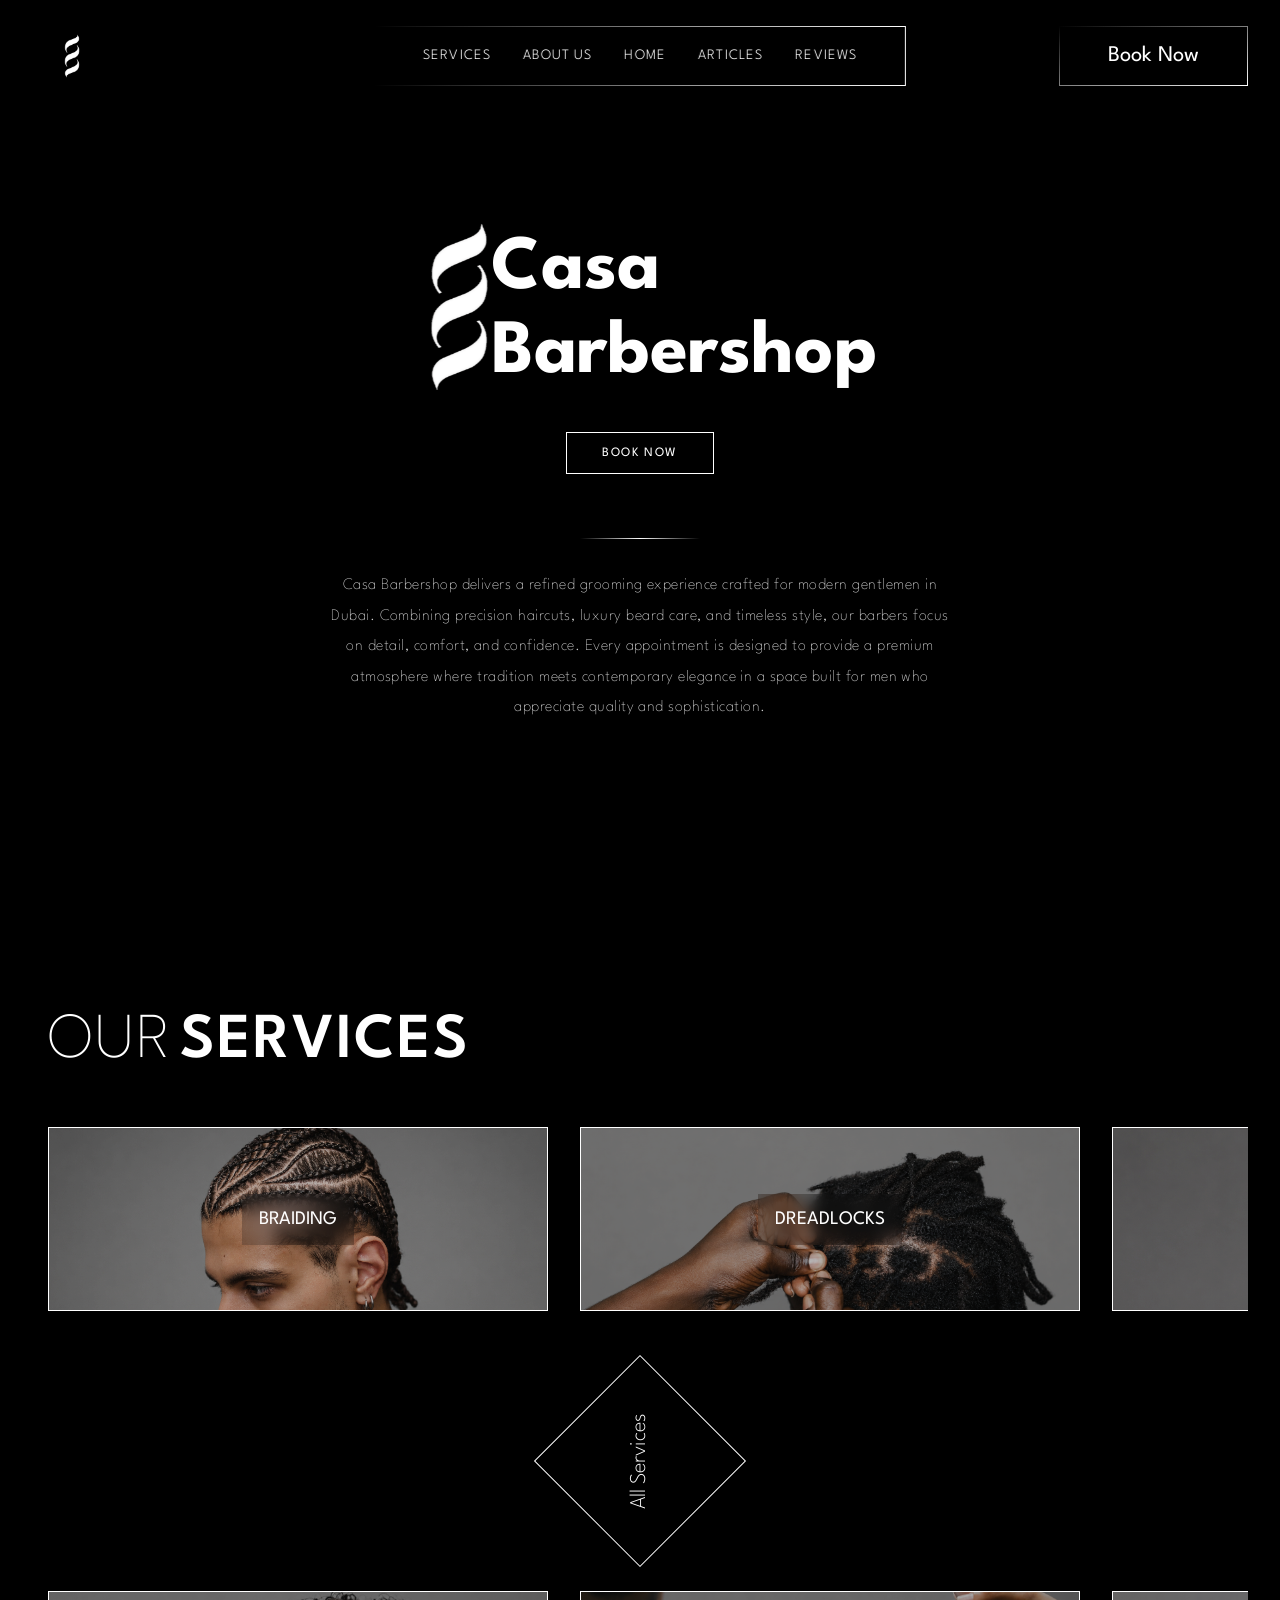
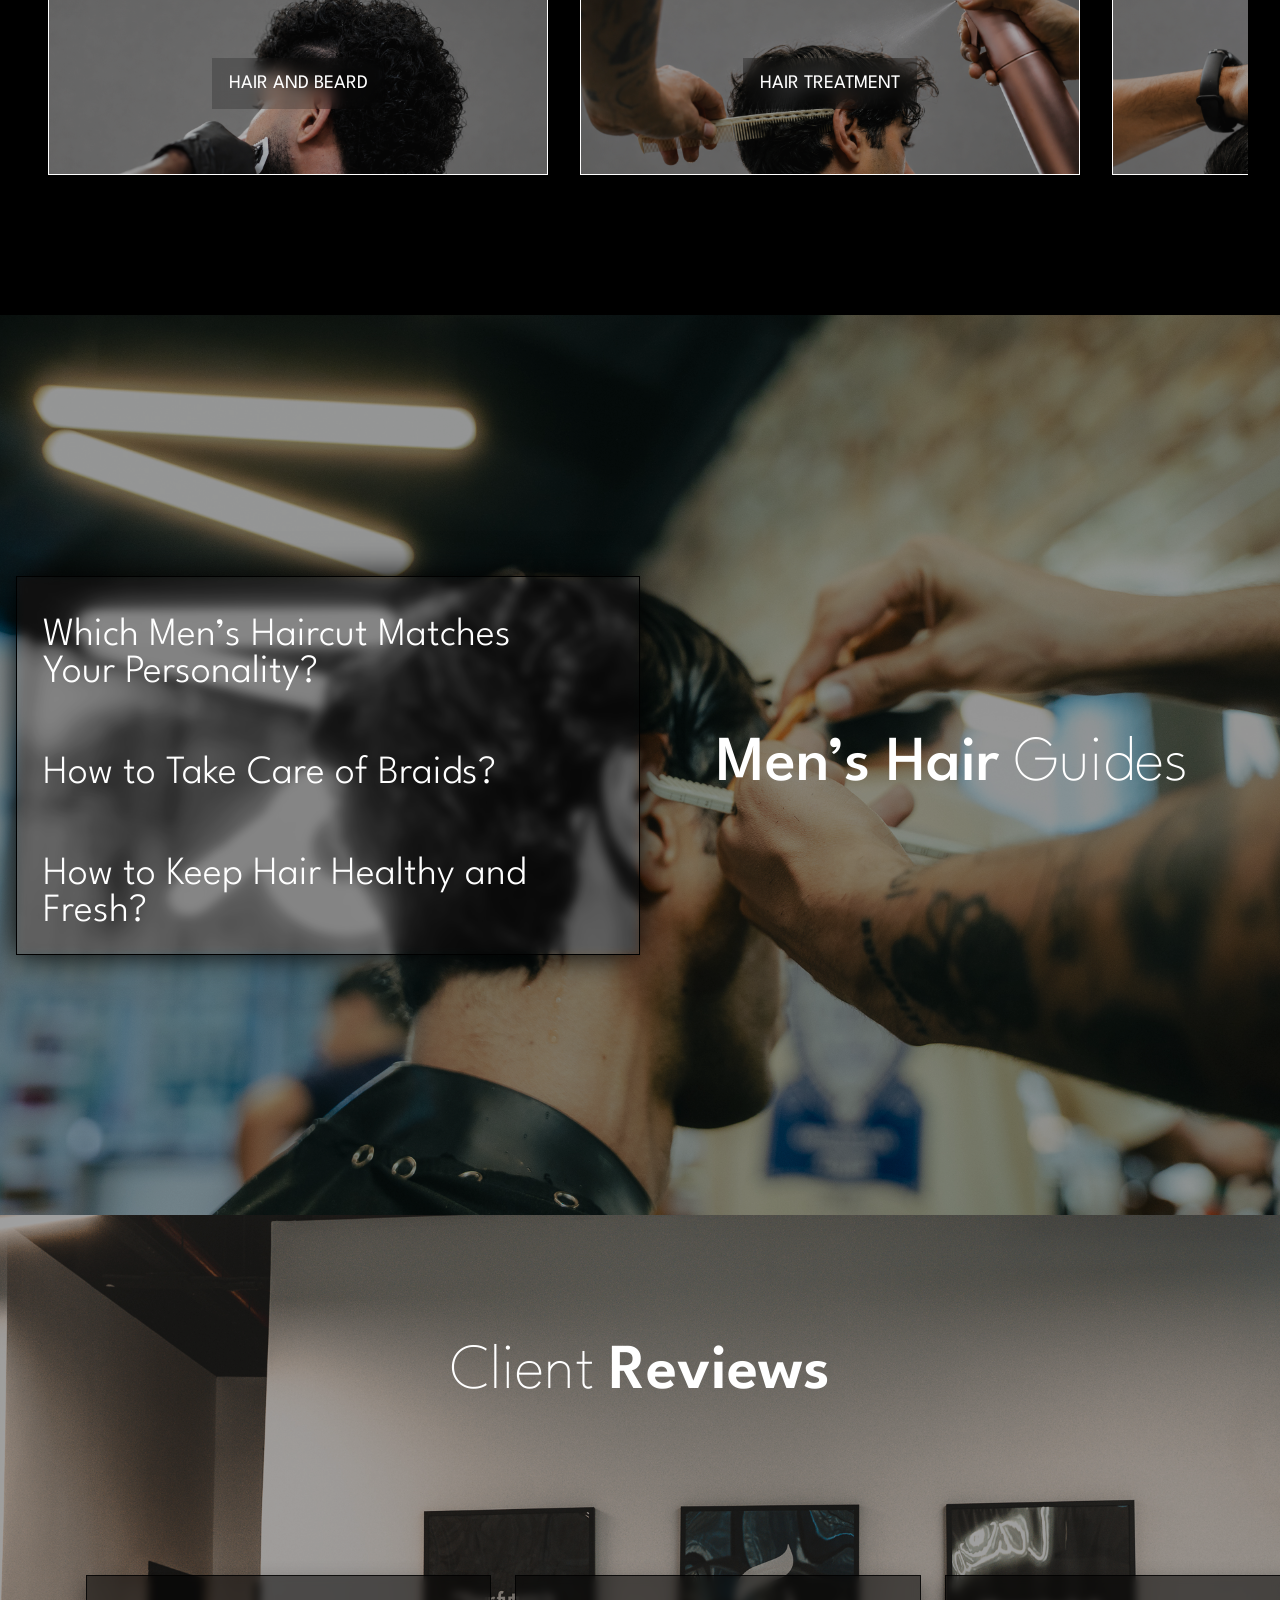
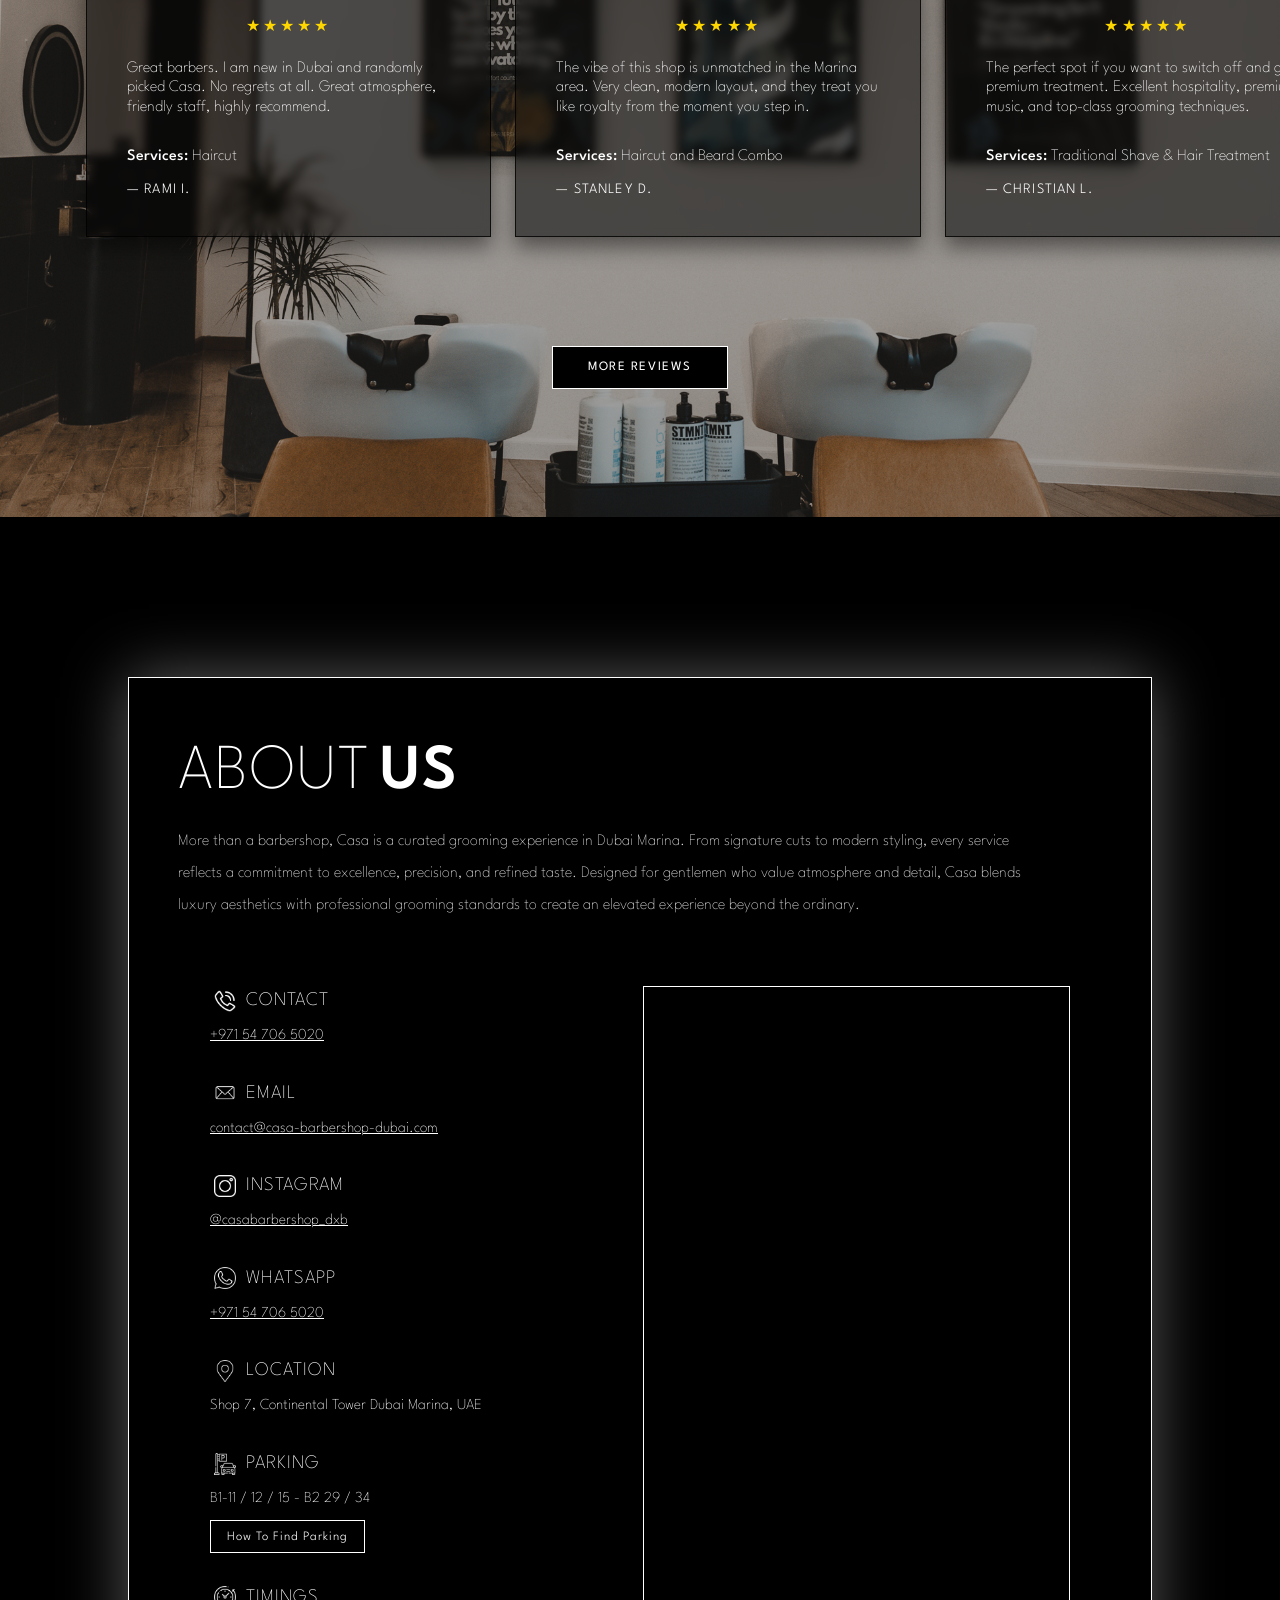
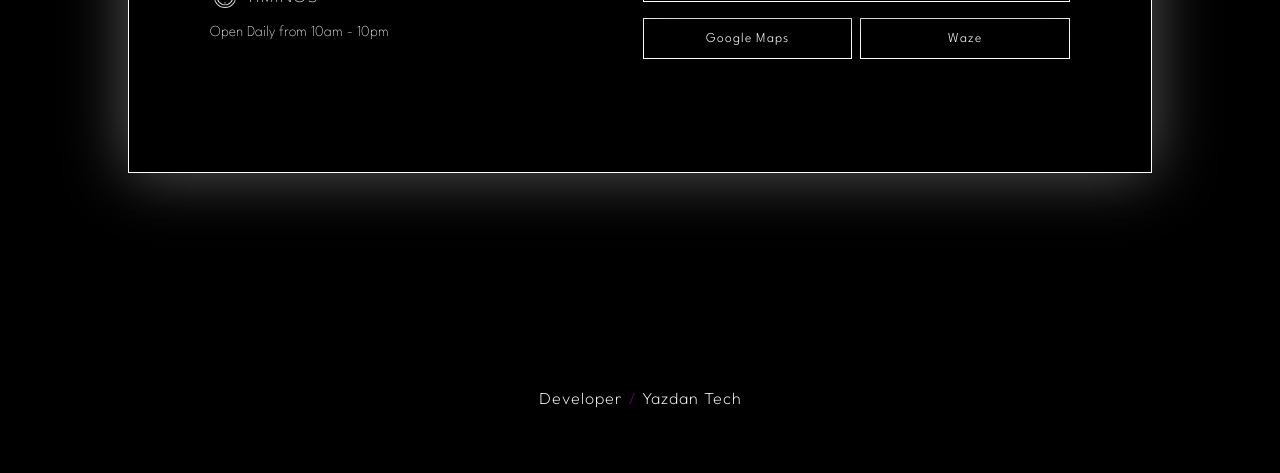
==== index.html @ a0eb0308 "refactor: map id" ====
<!DOCTYPE html>
<html lang="en">

<head>

    <!-- Google Tag Manager -->
    <script>(function (w, d, s, l, i) {
            w[l] = w[l] || []; w[l].push({
                'gtm.start':
                    new Date().getTime(), event: 'gtm.js'
            }); var f = d.getElementsByTagName(s)[0],
                j = d.createElement(s), dl = l != 'dataLayer' ? '&l=' + l : ''; j.async = true; j.src =
                    'https://www.googletagmanager.com/gtm.js?id=' + i + dl; f.parentNode.insertBefore(j, f);
        })(window, document, 'script', 'dataLayer', 'GTM-KZ4SCGW6');</script>
    <!-- End Google Tag Manager -->
    <!-- Basic Meta -->
    <meta charset="UTF-8">
    <meta http-equiv="X-UA-Compatible" content="IE=edge">
    <meta name="viewport" content="width=device-width, initial-scale=1.0">

    <!-- SEO Meta -->
    <title>Casa Barbershop | Luxury Grooming Experience Dubai</title>
    <meta name="title" content="Casa Barbershop | Luxury Grooming Experience Dubai">
    <meta name="description"
        content="Experience premium barber services in Dubai with luxury grooming, precision cuts, beard styling, and modern gentleman care at Casa Barbershop.">
    <meta name="keywords"
        content="Dubai barbershop, luxury barber Dubai, men's grooming, beard styling, premium haircut, Casa barber">
    <meta name="author" content="Casa Barbershop">
    <meta name="robots" content="index, follow">
    <meta name="language" content="English">
    <meta name="revisit-after" content="7 days">

    <!-- Open Graph -->
    <meta property="og:type" content="website">
    <meta property="og:title" content="Casa Barbershop">
    <meta property="og:description" content="Luxury barber experience in Dubai.">
    <meta property="og:image" content="assets/images/og-image.jpg">
    <meta property="og:url" content="https://www.casa-barbershop-dubai.com">

    <meta property="og:image" content="https://casa-barbershop-dubai.com/assets/images/10.jpg">
    <meta property="og:image:width" content="1200">
    <meta property="og:image:height" content="630">
    <meta property="og:type" content="website">

    <!-- Twitter -->
    <meta name="twitter:card" content="summary_large_image">
    <meta name="twitter:title" content="Casa Barbershop">
    <meta name="twitter:description" content="Luxury Haircare Services in Dubai.">
    <meta name="twitter:image" content="https://casa-barbershop-dubai.com/assets/images/10.jpg">

    <!-- Theme -->
    <meta name="theme-color" content="#000000">

    <!-- Favicon -->
    <link rel="icon" href="assets/icons/favicon.ico">

    <!-- Fonts -->
    <link rel="preconnect" href="https://fonts.googleapis.com">
    <link rel="preconnect" href="https://fonts.gstatic.com" crossorigin>
    <link
        href="https://fonts.googleapis.com/css2?family=League+Gothic:wdth@75..100&family=League+Spartan:wght@100..900&display=swap"
        rel="stylesheet">

    <link rel="preconnect" href="https://fonts.googleapis.com">
    <link rel="preconnect" href="https://fonts.gstatic.com" crossorigin>
    <link href="https://fonts.googleapis.com/css2?family=Outfit:wght@100..900&display=swap" rel="stylesheet">

    <link rel="icon" type="image/x-icon" href="/assets/images/logos/Casa Square Logo.png">


    <!-- Stylesheet -->
    <link rel="stylesheet" href="/styles/home.css">
    <link rel="stylesheet" href="/styles/services.css">
    <link rel="stylesheet" href="/styles/side-nav.css">
    <link rel="stylesheet" href="/styles/articles.css">
    <link rel="stylesheet" href="/styles/reviews.css">
    <link rel="stylesheet" href="/styles/about.css">
    <link rel="stylesheet" href="/styles/mstr-credit-badge.css">

    <script type="application/ld+json">

        {
        "@context": "https://schema.org",
        "@type": "Barbershop",
        "name": "Casa Barbershop Dubai",
        "url": "https://casa-barbershop-dubai.com",
        "logo": "https://casa-barbershop-dubai.com/assets/images/casa-logo-text.png",
        "image": "https://casa-barbershop-dubai.com/assets/images/barbershop-interior.jpg"
        }
    </script>

</head>

<body>
    <!-- Google Tag Manager (noscript) -->
    <noscript><iframe src="https://www.googletagmanager.com/ns.html?id=GTM-KZ4SCGW6" height="0" width="0"
            style="display:none;visibility:hidden"></iframe></noscript>
    <!-- End Google Tag Manager (noscript) -->

    <!-- Main Header -->
    <header class="site-header">

        <nav class="navbar">

            <!-- Brand Icon -->
            <a href="/" class="brand-logo" aria-label="Casa Home">
                <img src="/assets/images/logos/NEW CASA LOGO sgn.png" alt="Casa Barbershop Logo">
            </a>

            <!-- Navigation Links -->
            <ul class="nav-links">
                <li><a href="#services">Services</a></li>
                <li><a href="#about">About Us</a></li>
                <li><a href="#home">Home</a></li>
                <li><a href="#article">Articles</a></li>
                <li><a href="#reviews">Reviews</a></li>
            </ul>

            <!-- Mobile Menu Button -->
            <button class="menu-toggle" aria-label="Open Navigation Menu">
                <span></span>
                <span></span>
                <span></span>
            </button>

            <a href="https://www.fresha.com/book-now/casa-barbershop-qumkyw0y/all-offer?share=true&pId=553228"
                class=" desktop-top-nav-book-btn">
                Book Now
            </a>
        </nav>

    </header>

    <aside class="side-nav" id="sideNav">
        <div class="side-nav-overlay" id="sideNavOverlay"></div>

        <div class="side-nav-panel">
            <div class="side-nav-header">
                <a href="/index.html#home" class="side-nav-brand">
                    <img src="/assets/images/logos/NEW CASA LOGO - 3.PNG" alt="Casa Barbershop Logo">
                </a>

                <button class="side-nav-close" id="sideNavClose">✕</button>
            </div>

            <nav class="side-nav-links">
                <a href="/index.html#home">Home</a>
                <a href="/index.html#services">Services</a>
                <a href="/index.html#about">About Us</a>
                <a href="/index.html#reviews">Reviews</a>
                <a href="/index.html#article">Articles</a>
            </nav>

            <div class="side-nav-footer">
                <a href="https://www.fresha.com/book-now/casa-barbershop-qumkyw0y/all-offer?share=true&pId=553228"
                    class="side-nav-button">
                    Book Now
                </a>
            </div>
        </div>
    </aside>
    <!-- Main Content -->
    <main>

        <!-- Hero Section -->
        <section class="hero-section" id="home">

            <!-- Phone & Tablet Video -->
            <video class="hero-video mobile-video" autoplay loop muted playsinline>
                <source src="/assets/videos/website vertical low quality.mp4" type="video/mp4">
            </video>

            <!-- Laptop/Desktop Video -->
            <video class="hero-video desktop-video" autoplay loop muted playsinline>
                <source src="/assets/videos/website low quality.mp4" type="video/mp4">
            </video>

            <!-- Overlay -->
            <div class="hero-overlay"></div>

            <!-- Hero Content -->
            <article class="hero-content">

                <div class="header-logo">
                    <div>
                        <img src="/assets/images/logos/Casa Rectangle Logo.png" alt="Casa Barbershop in Dubai Icon"
                            class="hero-logo">
                    </div>
                    <div>
                        <h1>Casa<br>Barbershop</h1>
                    </div>
                </div>
                <!-- CTA -->
                <a href="https://www.fresha.com/book-now/casa-barbershop-qumkyw0y/all-offer?share=true&pId=553228"
                    class="hero-button">
                    Book Now
                </a>

                <!-- Decorative Divider -->
                <div class="hero-divider"></div>

                <!-- Description -->
                <p class="hero-description">
                    Casa Barbershop delivers a refined grooming experience crafted for modern gentlemen in Dubai.
                    Combining precision haircuts, luxury beard care, and timeless style, our barbers focus on detail,
                    comfort, and confidence. Every appointment is designed to provide
                    a premium atmosphere where tradition meets contemporary elegance in a space built for men who
                    appreciate quality and sophistication.
                </p>

            </article>

        </section>

        <!-- Services Section -->
        <section class="services-section" id="services" aria-labelledby="services-heading">

            <!-- Overlay -->
            <div class="services-overlay"></div>

            <!-- Section Heading -->
            <header class="section-heading">

                <h2 class="section-title" id="services-heading">
                    <span class="light-text">Our</span>
                    <span class="bold-text">Services</span>
                </h2>

            </header>

            <div class="services-grid-container">
                <div class="services-grid">

                    <article class="service-card">
                        <a href="https://www.fresha.com/book-now/casa-barbershop-qumkyw0y/services?lid=590977&oiid=sv%3A17670623&share=true&pId=553228"
                            class="service-link" aria-label="Book Braiding Service">
                            <img src="/assets/images/services/braiding.jpg" alt="Braiding service"
                                class="service-image">
                            <div class="service-overlay">
                                <div class="service-name">
                                    <h3>Braiding</h3>
                                </div>
                            </div>
                        </a>
                    </article>

                    <article class="service-card">
                        <a href="https://www.fresha.com/book-now/casa-barbershop-qumkyw0y/services?lid=590977&oiid=sv%3A11672869&share=true&pId=553228"
                            class="service-link" aria-label="Book Dreadlocks Service">
                            <img src="/assets/images/services/dreadlocks.png" alt="Dreadlocks service"
                                class="service-image">
                            <div class="service-overlay">
                                <div class="service-name">
                                    <h3>Dreadlocks</h3>
                                </div>
                            </div>
                        </a>
                    </article>

                    <article class="service-card">
                        <a href="https://www.fresha.com/book-now/casa-barbershop-qumkyw0y/services?lid=590977&oiid=sv%3A17171699&share=true&pId=553228"
                            class="service-link" aria-label="Book Hair Coloring Service">
                            <img src="/assets/images/services/hair%20coloring.jpg" alt="Hair coloring service"
                                class="service-image">
                            <div class="service-overlay">
                                <div class="service-name">
                                    <h3>Hair Coloring</h3>
                                </div>
                            </div>
                        </a>
                    </article>

                </div>
            </div>


            <div class="all-services-container">

                <a href="https://www.fresha.com/book-now/casa-barbershop-qumkyw0y/services?lid=590977&share=true&pId=553228"
                    aria-label="View All Casa Barbershop Services">

                    <div class="box">
                        <div class="all-services">
                            <h3>All Services</h3>
                        </div>
                    </div>

                </a>

            </div>

            <div class="services-grid-container">
                <div class="services-grid services-grid-2">

                    <article class="service-card">
                        <a href="https://www.fresha.com/book-now/casa-barbershop-qumkyw0y/services?lid=590977&oiid=sv%3A8651487&share=true&pId=553228"
                            class="service-link" aria-label="Book Hair and Beard Service">
                            <img src="/assets/images/services/hair%20and%20beard.png"
                                alt="Hair and beard grooming service" class="service-image">
                            <div class="service-overlay">
                                <div class="service-name">
                                    <h3>Hair and Beard</h3>
                                </div>
                            </div>
                        </a>
                    </article>

                    <article class="service-card">
                        <a href="https://www.fresha.com/book-now/casa-barbershop-qumkyw0y/services?lid=590977&oiid=sv%3A11672869&share=true&pId=553228"
                            class="service-link" aria-label="Book Hair Treatment Service">
                            <img src="/assets/images/services/hair%20treatment.png" alt="Hair treatment service"
                                class="service-image">
                            <div class="service-overlay">
                                <div class="service-name">
                                    <h3>Hair Treatment</h3>
                                </div>
                            </div>
                        </a>
                    </article>

                    <article class="service-card">
                        <a href="https://www.fresha.com/book-now/casa-barbershop-qumkyw0y/services?lid=590977&oiid=sv%3A8636575&share=true&pId=553228"
                            class="service-link" aria-label="Book Haircut Service">
                            <img src="/assets/images/services/haircut.png" alt="Haircut service" class="service-image">
                            <div class="service-overlay">
                                <div class="service-name">
                                    <h3>Haircut</h3>
                                </div>
                            </div>
                        </a>
                    </article>

                </div>
            </div>

        </section>

        <section class="article-content" aria-labelledby="articles-heading" id="article">
            <div class="article-overlay"></div>
            <div class="right">
                <header class="article-popup">
                    <h2 id="articles-heading">
                        <b>Men’s Hair</b> Guides
                    </h2>
                </header>
            </div>

            <div class="left">
                <ul class="articles">
                    <!-- <li class="article">
                        <article>
                            <a href="/articles/what-haircuts-are-trend-right-now.html" class="article-link article-link-1">
                                <h3>What Hairstyles are Trend Right Now?</h3>
                                <p class="desc">
                                     See which styles are popular now and choose one that fits your look.
                                </p>
                            </a>
                        </article>
                    </li> -->

                    <li class="article">
                        <article>
                            <a href="/articles/which-haircut-matches-your-personality.html"
                                class="article-link article-link-2">
                                <h3>Which Men’s Haircut Matches Your Personality?</h3>
                                <p class="desc">
                                    <!-- Compare haircut styles and find the one that fits your personality best.
                                </p> -->
                            </a>
                        </article>
                    </li>

                    <li class="article">
                        <article>
                            <a href="/articles/how-to-take-care-of-braids.html" class="article-link article-link-3">
                                <h3>How to Take Care of Braids?</h3>
                                <!-- <p class="desc">
                                    Keep braids neat, clean, and long-lasting with the right care routine.
                                </p> -->
                            </a>
                        </article>
                    </li>

                    <li class="article">
                        <article>
                            <a href="/articles/what-is-best-haircare-routine.html" class="article-link article-link-4">
                                <h3>How to Keep Hair Healthy and Fresh?</h3>
                                <!-- <p class="desc">
                                    Build a simple routine that keeps hair healthy, soft, and fresh.
                                </p> -->
                            </a>
                        </article>
                    </li>
                </ul>
            </div>
        </section>
        <!-- Client reviews Section -->

        <section class="reviews-section" id="reviews">

            <!-- Background Overlay -->
            <div class="reviews-overlay"></div>

            <!-- Content Wrapper -->
            <div class="reviews-container">

                <!-- Section Heading -->
                <header class="reviews-header">

                    <h2 class="reviews-title">
                        <span class="light-text">Client </span>
                        <span class="bold-text"> Reviews</span>
                    </h2>

                </header>

                <div class="reviews-grid-container">

                    <!-- Reviews Grid -->
                    <div class="reviews-grid">
                        <article class="review-card">
                            <div class="review-stars stars">★★★★★</div>
                            <p class="review-description">
                                Great barbers. I am new in Dubai and randomly picked Casa. No regrets at all. Great
                                atmosphere, friendly staff, highly recommend.
                            </p>
                            <div class="review-services">
                                <b>Services: </b>
                                <span class="service-tag">Haircut</span>
                            </div>
                            <h3 class="review-user">— Rami I.</h3>
                        </article>

                        <article class="review-card">
                            <div class="review-stars stars">★★★★★</div>
                            <p class="review-description">
                                The vibe of this shop is unmatched in the Marina area. Very clean, modern layout, and
                                they treat you like royalty from the moment you step in.
                            </p>
                            <div class="review-services">
                                <b>Services: </b>
                                <span class="service-tag">Haircut and Beard Combo</span>
                            </div>
                            <h3 class="review-user">— Stanley D.</h3>
                        </article>

                        <article class="review-card">
                            <div class="review-stars stars">★★★★★</div>
                            <p class="review-description">
                                The perfect spot if you want to switch off and get a premium treatment. Excellent
                                hospitality, premium music, and top-class grooming techniques.
                            </p>
                            <div class="review-services">
                                <b>Services: </b>
                                <span class="service-tag">Traditional Shave & Hair Treatment</span>
                            </div>
                            <h3 class="review-user">— Christian L.</h3>
                        </article>

                        <article class="review-card">
                            <div class="review-stars stars">★★★★★</div>
                            <p class="review-description">
                                More than just a quick cut, it is a proper wellness experience. The shop smells
                                incredible, the seating is comfortable, and the treatments are top-tier.
                            </p>
                            <div class="review-services">
                                <b>Services: </b>
                                <span class="service-tag">Haircut & Facial Treatment</span>
                            </div>
                            <h3 class="review-user">— Maximillian S.</h3>
                        </article>
                    </div>
                </div>

                <div class="review-btn-container">
                    <button type="button" class="hero-button review-button" id="moreReviewsBtn">
                        More Reviews
                    </button>
                </div>
            </div>

        </section>

        <!-- About Section -->

        <section class="about-section" id="about">
            <div class="about-overlay"></div>
            <div class="about-container">
                <header class="about-header">
                    <h2 class="about-title">
                        <span class="light-text">About</span>
                        <span class="bold-text">Us</span>
                    </h2>
                    <p class="about-description">
                        More than a barbershop, Casa is a curated grooming experience in Dubai Marina. From signature
                        cuts to modern styling, every service reflects a commitment to excellence, precision, and
                        refined taste. Designed for gentlemen who value atmosphere and detail, Casa blends luxury
                        aesthetics with professional grooming standards to create an elevated experience beyond the
                        ordinary.
                    </p>
                </header>

                <div class="about-content">
                    <article class="about-information">
                        <ul class="about-list">
                            <li>
                                <div class="title">
                                    <div class="icon">
                                        <img src="/assets/images/icons/contact.png" alt="">
                                    </div>
                                    <span>Contact</span>
                                </div>
                                <div class="content"><a class="underline" href="tel:+971547065020">+971 54 706 5020</a>
                                </div>
                            </li>
                            <li>
                                <div class="title">
                                    <div class="icon">
                                        <img src="/assets/images/icons/email.png" alt="">
                                    </div>
                                    <span>Email</span>
                                </div>
                                <div class="content"><a class="underline" href="mailto:contact@casa-barbershop-dubai.com">contact@casa-barbershop-dubai.com</a>
                                </div>
                            </li>
                            <li>
                                <div class="title">
                                    <div class="icon">
                                        <img src="/assets/images/icons/instagram.png" alt="">
                                    </div>
                                    <span>Instagram</span>
                                </div>
                                <div class="content">
                                    <a class="underline"
                                        href="https://www.instagram.com/casa_barbershopdxb?igsh=eXNxbGtqN3E2NXBz"
                                        target="_blank" rel="noopener noreferrer">@casabarbershop_dxb</a>
                                </div>
                            </li>
                            <li>
                                <div class="title">
                                    <div class="icon">
                                        <img src="/assets/images/icons/whatsapp.png" alt="WhatsApp">
                                    </div>
                                    <span>WhatsApp</span>
                                </div>
                                <div class="content">
                                    <a class="underline" href="https://wa.me/+971547065020" target="_blank"
                                        rel="noopener noreferrer">
                                        +971 54 706 5020
                                    </a>
                                </div>
                            </li>

                            <li>
                                <div class="title">
                                    <div class="icon">
                                        <img src="/assets/images/icons/location.png" alt="">
                                    </div>
                                    <span>Location</span>
                                </div>
                                <div class="content">
                                    <address>Shop 7, Continental Tower Dubai Marina, UAE</address>
                                </div>
                            </li>
                            <li>
                                <div class="title">
                                    <div class="icon">
                                        <img src="/assets/images/icons/parking.png" alt="">
                                    </div>
                                    <span>Parking</span>
                                </div>
                                <div class="content">
                                    <p>B1-11 / 12 / 15 - B2 29 / 34</p>
                                    <button class="action-btn" id="openVideoBtn">How to find parking</button>
                                </div>
                            </li>
                            <li>
                                <div class="title">
                                    <div class="icon">
                                        <img src="/assets/images/icons/timings.png" alt="">
                                    </div>
                                    <span>Timings</span>
                                </div>
                                <div class="content">
                                    <p>Open Daily from 10am - 10pm</p>
                                </div>
                            </li>
                        </ul>
                    </article>

                    <div class="map-container" id="map">
                        <aside class="about-map">
                            <iframe
                                src="https://www.google.com/maps/embed?pb=!1m18!1m12!1m3!1d2903.1590792357983!2d55.1355269445283!3d25.079622892866425!2m3!1f0!2f0!3f0!3m2!1i1024!2i768!4f13.1!3m3!1m2!1s0x3e5f6b031a7de1ad%3A0x536f7bc40c3f8934!2sCasa%20Barbershop%20Dubai!5e1!3m2!1sen!2sru!4v1779280788787!5m2!1sen!2sru"
                                width="600" height="450" style="border:0;" allowfullscreen="" loading="lazy"
                                referrerpolicy="no-referrer-when-downgrade"></iframe>
                        </aside>
                        <div class="map-actions">
                            <a href="https://maps.app.goo.gl/6S116q5uuWQVp2ry7?g_st=ic" target="_blank"
                                class="action-btn">Google Maps</a>
                            <a href="https://waze.com/ul/hthrnwtx5q" target="_blank" class="action-btn">Waze</a>
                        </div>
                    </div>
                </div>
            </div>
        </section>

        <div class="video-modal" id="parkingModal">
            <div class="modal-content">
                <span class="close-modal" id="closeVideoBtn">&times;</span>
                <video id="parkingVideo" controls>
                    <source src="/assets/videos/website low quality.mp4" type="video/mp4">
                </video>
            </div>
        </div>
    </main>

    <!-- credit and copryright badge. - do not remove without explicit permission from developer.  -->

    <div class="mstr-redirect-overlay" id="redirectOverlay">
        <div class="mstr-overlay-content">
            <div class="mstr-redirect-text" id="redirectText">Yazdan Tech | Developer of this Website</div>
            <div class="mstr-overlay-buttons" id="mstrOverlayButtons">
                <button class="mstr-btn mstr-btn-visit" id="mstrBtnVisit">Visit Portfolio</button>
                <button class="mstr-btn mstr-btn-back" id="mstrBtnBack">Back</button>
            </div>
        </div>
    </div>

    <div class="mstr-credit-badge" id="mstrBadge" data-version="1">
        <div class="mstr-shapes mstr-left">

            <span class="mstr-shape mstr-line-last" style="--i:7"></span>
            <span class="mstr-shape mstr-vertical-line-1" style="--i:6"></span>
            <span class="mstr-shape mstr-vertical-line-2" style="--i:5"></span>
            <span class="mstr-shape mstr-vertical-line-3" style="--i:4"></span>
            <span class="mstr-shape mstr-shape-complex-2" style="--i:3"></span>
            <span class="mstr-shape mstr-diamond" style="--i:2"></span>
            <span class="mstr-shape mstr-line" style="--i:1"></span>
        </div>

        <a href="https://yazdantech.com" target="_blank" rel="noopener noreferrer"
            aria-label="Visit Developer Portfolio">
            <span>Developer</span>
            <span class="mstr-credit-badge__separator">/</span>
            <span class="mstr-credit-badge__name">Yazdan Tech</span>
        </a>

        <div class="mstr-shapes mstr-right">
            <span class="mstr-shape mstr-line" style="--i:1"></span>
            <span class="mstr-shape mstr-circle" style="--i:2"></span>
            <span class="mstr-shape mstr-shape-complex-1" style="--i:3"></span>
            <span class="mstr-shape mstr-vertical-line-3" style="--i:4"></span>
            <span class="mstr-shape mstr-vertical-line-2" style="--i:5"></span>
            <span class="mstr-shape mstr-vertical-line-1" style="--i:6"></span>
            <span class="mstr-shape mstr-line-last" style="--i:7"></span>

        </div>
    </div>

    <script src="./scripts/base.js"></script>
    <script src="./scripts/about.js"></script>
    <script src="./scripts/reviews.js"></script>
    <script src="./scripts/services.js"></script>
    <script src="./scripts/mstr-credit-badge.js"></script>

</body>

</html>
---- styles/home.css ----
/* 
   Base Reset
 */

*,
*::before,
*::after {
    margin: 0;
    padding: 0;
    box-sizing: border-box;
}


/* 
   Root Variables
 */

:root {
    --color-white: #ffffff;
    --color-black: #000000;
    --color-overlay: rgba(0, 0, 0, 0.411);
    --font-primary: Arial, Helvetica, sans-serif;
    --container-width: 1400px;
    --transition-default: 0.3s ease;
}


/* 
   Global Styles
 */

html {
    scroll-behavior: smooth;
}

body {
    background-color: var(--color-black);
    color: var(--color-white);
    font-family: var(--font-primary);
    font-weight: 100;
    font-family: "League Spartan", sans-serif;
}

img {
    display: block;
    width: 100%;
}

a {
    color: inherit;
    text-decoration: none;
}

.underline {
    text-decoration: 1px underline var(--color-white);
}

button {
    background: none;
    border: none;
    cursor: pointer;
    font: inherit;
}

b {
    font-weight: 500;
}


/* 
   Header
 */

.site-header {
    position: absolute;
    top: 0;
    left: 0;
    width: 100%;
    z-index: 100;
}


/* 
   Navigation
 */

.navbar {
    position: fixed;
    display: flex;
    top: 0px;
    right: 1rem;
    left: 1rem;
    align-items: center;
    justify-content: space-between;
    background: transparent;
}


/* 
   Brand Logo
 */

.desktop-top-nav-book-btn {
    display: none;
    }

.brand-logo {
    width: 80px;
    height: 80px;
    display: flex;
    border-radius: 25px;
    align-items: center;
    justify-content: center;
}

.brand-logo img {
    width: 100%;
    height: 100%;
    object-fit: contain;
}


/* 
   Navigation Links
 */

.nav-links {
    display: none;
    list-style: none;
    height: 3.8rem;
    backdrop-filter: blur(6px);
    z-index: 100000;
    border-width: 1px;
    border-style: solid;
    border-image: linear-gradient(to right,var(--color-black),var(--color-white)) 1;
    padding: 0px 3rem;
    transition: 1s all ease;
    box-shadow: 0px 0px 10px rgba(0, 0, 0, 0.678);
    gap: 2rem;
}

.nav-links:hover {
    box-shadow: 0px 0px 25px rgba(0, 0, 0, 0.678);
}

.nav-links a {
    position: relative;
    font-size: 0.9rem;
    font-weight: 300;
    letter-spacing: 0.08em;
    text-transform: uppercase;
    transition: var(--transition-default);
}

.nav-links a:hover {
    color:var(--color-white);
}

.nav-links a::after {
    content: "";
    position: absolute;
    left: 0;
    bottom: -6px;
    width: 0%;
    height: 1px;
    background-color: var(--color-white);
    transition: var(--transition-default);
}

.nav-links a:hover::after {
    width: 100%;
}


/* 
   Hamburger Menu
 */

.menu-toggle {
    width: 30px;
    height: 22px;
    display: flex;
    flex-direction: column;
    justify-content: space-between;
}

.menu-toggle span {
    width: 100%;
    height: 1px;
    background-color: var(--color-white);
}


/* 
   Hero Section
 */

.hero-section {
    position: relative;
    min-height: 100vh;
    display: flex;
    align-items: center;
    justify-content: center;
    padding: 7rem 1.5rem 4rem;
    overflow: hidden;
}

.hero-video {
    position: absolute;
    top: 0;
    left: 0;
    width: 100%;
    height: 100%;
    object-fit: cover;
    z-index: 1;
}

.mobile-video {
    display: block;
}

.desktop-video {
    display: none;
}

.hero-overlay {
    position: absolute;
    inset: 0;
    background-color: var(--color-overlay);
    z-index: 2;
}

.hero-content {
    position: relative;
    z-index: 3;
    width: 100%;
    max-width: 750px;
    display: flex;
    flex-direction: column;
    align-items: center;
    text-align: center;
}

@media screen and (min-width: 1024px) {
    .mobile-video {
        display: none;
    }

    .desktop-video {
        display: block;
    }
}

.header-logo {
    display: flex;
    flex-direction: row;
    justify-content: center;
    align-items: center;
}


/* 
   Hero Logo
 */

.hero-logo {
    height: 78px;
    transform: translate(3px, -4px)
}


/* 
   Hero Heading
 */

.hero-content h1 {
    font-size: 2.3rem;
    font-weight: 300;
    letter-spacing: 0rem;
    text-transform: capitalize;
    text-align: left;
    font-weight: bold;
    line-height: 1.1;
}


/* 
   Hero Button
 */

.hero-button {
    border: 1px solid var(--color-white);
    padding: 0.9rem 2.2rem;
    font-weight: 400;
    margin: 2rem 0;
    font-size: 0.8rem;
    letter-spacing: 0.12em;
    text-transform: uppercase;
    transition: var(--transition-default);
    backdrop-filter: blur(5px);
    animation: bookNow 2.5s alternate-reverse infinite;
}

.hero-button:hover {
    background-color: rgba(255, 255, 255, 0.521);
    color: var(--color-black);
}

@keyframes bookNow {
    0% {
        box-shadow: 0px 0px 20px var(--color-black);
        border-color: var(--color-black);
    }

    100% {
        box-shadow: 0px 0px 20px var(--color-black);
        border-color: var(--color-white);
    }
}


/* 
   Hero Divider
 */

.hero-divider {
    width: 120px;
    height: 1px;
    margin: 2rem 0;
    background: linear-gradient(to right, transparent 0%,var(--color-white) 50%, transparent 100%)
}


/* 
   Hero Description
 */

.hero-description {
    max-width: 620px;
    font-size: 0.85rem;
    line-height: 1.9;
    letter-spacing: 0.03em;
    color: rgba(255, 255, 255, 0.82);
}


/* 
   Tablet
 */

@media screen and (min-width: 768px) {
    .navbar {
        padding: 1rem;
    }

    .nav-links {
        display: flex;
        justify-content: center;
        background: linear-gradient(to right, transparent 0%, rgba(0, 0, 0, 0.6) 25%, rgba(0, 0, 0, 0.8) 50%, rgba(0, 0, 0, 0.6) 75%, transparent 100%);
        align-items: center;
    }

    .hero-content h1 {
        font-size: 4.6rem;
        width: 60%;
    }

    .hero-description {
        font-size: 0.95rem;
    }

    .hero-logo {
        height: 170px;
        transform: translate(11px, -5px)
    }
}


/* 
   Desktop
 */
@media screen and (min-width: 1200px) {
    
    /* Forces the nav links to anchor to the dead center of the screen */
    .nav-links {
        position: absolute;
        left: 50%;
        transform: translateX(-50%);
    }

    .hero-content h1 {
        font-size: 4.8rem;
    }

    .hero-description {
        font-size: 1rem;
    }

    .hero-logo {
        height: 175px;
        transform: translate(11px, -5px)
    }

    .menu-toggle {
        display: none;
    }

    .desktop-top-nav-book-btn {
        height: 3.8rem;
        backdrop-filter: blur(6px);
        z-index: 100000;
        background-color: rgba(0, 0, 0, 0.952);
        border-width: 1px;
        font-size: 1.4rem;
        font-weight: 400;
        border-style: solid;
        border-image: linear-gradient(to right bottom ,var(--color-black),var(--color-white)) 1;
        padding: 0rem 3rem;
        transition: 0.5s all ease;
        justify-content: center;
        align-items: center;
        display: flex;     
        max-width: max-content;
        box-shadow: 0px 0px 10px rgba(0, 0, 0, 0.678);
    }

    .desktop-top-nav-book-btn:hover {
        border-image: linear-gradient(to right bottom ,var(--color-white),var(--color-black)) 1;
        background-color: rgba(0, 0, 0, 0.521);
        box-shadow: 0px 0px 25px rgba(0, 0, 0, 0.678);
    }
}
---- styles/services.css ----
/* 
   Services Section
 */

.services-section {
    color: var(--color-white);
    padding-top: 5rem;
    padding-bottom: 10rem;
    overflow: visible;


        position: relative;

    min-height: 100vh;
}



/* 
   Hero Overlay
 */

.services-overlay {
    position: absolute;
    inset: 0;
    z-index: 0;

    background-color: var(--color-overlay);
}

@keyframes servicesScroll {

    0% {
        transform: translateX(100%);
    }

    100% {
        transform: translateX(-50%);
    }

}


/* 
   Services Section
 */

.services-section {
    position: relative;
    overflow: visible;
    background-color: var(--color-black);                   
    
    min-height: 100vh;

    background-image: url("/assets/images/1.jpg");
    background-size: cover;
    background-position: center;
    background-repeat: no-repeat;;
}


/* 
   Overlay
 */

.services-overlay {
    position: absolute;
    inset: 0;

    background-color: rgba(0, 0, 0, 0.678);
    backdrop-filter: blur(4px) grayscale(100%);

    z-index: 1;
}


/* 
   Content Above Video
 */

.section-heading,
.services-grid-container {
    position: relative;
    overflow: visible;
    z-index: 4;
}



/* 
   Section Heading
 */

.section-heading {
    width: 100%;

    display: flex;
    justify-content: left;

    margin-bottom: 3rem;
}


/* 
   Section Title
 */

.section-title {
    display: flex;
    align-items: center;
    gap: 0.6rem;
    z-index: 10;
    padding-left: 1rem;

    text-transform: uppercase;
    letter-spacing: 0.08em;
}

.light-text {
    font-size: 2rem;
    font-weight: 100;
}

.bold-text {
    font-size: 2rem;
    font-weight: 600;
}


/* 
   Services Grid
 */

.services-section {
    overflow: visible;
}

.services-grid-container {
    overflow-x: scroll;
    overflow-y: visible;
    scrollbar-width: none;    
    -ms-overflow-style: none;
}

.services-grid-container::-webkit-scrollbar {
    display: none;                /* Chrome, Safari */
}

.services-grid {
    position: relative;
    height: 200px;
    display: flex;
    gap: 0;
    z-index: 29;
    margin-bottom: 1rem;
    flex-direction: row;
    padding: 0.5rem;
    flex-wrap: nowrap;

    overflow: visible;
    animation: servicesDesktopScroll alternate 15s infinite;

}

.services-grid-2 {
    position: relative;
    z-index: 29;
    height: 200px;
    display: flex;
    gap: 0;
    margin-bottom: 1rem;
    flex-direction: row;
    padding: 0.5rem;
    flex-wrap: nowrap;

    overflow: visible;
    animation-delay: .4s;
    animation: servicesDesktopScrollReverse alternate 15s infinite;
    
}

.services-grid,
.services-grid-2 {
    width: max-content;
}

.all-services-container {
    position: relative;
    z-index: 999;
    display: flex;
    flex-direction: row;
    justify-content: center;
    height: 180px;
    width: 180px;
    align-items: center;
    margin: 2rem auto;
    animation: alternate infinite squareRotate 15s;
}

.all-services-container {
    border: 1px solid transparent;
}

.all-services-container .box,
.all-services-container,
.all-servicess-container a, 
.all-services-container .all-services {
    transition: ease 2s all;
}

.all-services-container:hover {
    background-color: var(--color-black);
    border: 1px solid var(--color-white);
    transition: ease 2s all;
}

.all-services-container:hover .box,
.all-services-container:hover,
.all-services-container:hover .all-services {
    transform: scale(1.2) rotate(45deg);
}

@keyframes squareRotate {
    from {
        transform: rotate(45deg);
    }
    
    to {
        transform: rotate(405deg);
    }
}

@keyframes squareRotateReverse {
    from {
        transform: rotate(405deg);
    }
    
    to {
        transform: rotate(45deg);
    }
}


.all-services-container a {
    z-index: 200;
}

.all-services-container .box {
    background-color: var(--color-black);
    width: 150px;
    height: 150px;
    border: 1px solid var(--color-white);
    box-shadow: 0px 0px 25px var(--color-black);
    transform: rotate(45deg);
    z-index: 200;

    display: flex;
    flex-direction: row;
    justify-content: center;
    align-items: center;
}

.box .all-services {
    animation: alternate infinite squareRotateReverse 15s;
    z-index: 200;
    font-size: 1.2rem;
}

.box .all-services h3 {
    font-weight: 200;
    z-index: 200;
    transform: rotate(225deg);
}


/* 
   Service Card
 */

.service-card {
    position: relative;
    border: 1px solid var(--color-white);
    margin: 0 0.5rem ;
    width: 200px;
    height: 200px;
    aspect-ratio: 1 / 1;
    overflow: hidden;
    
    background-color: #111111;
    border: 1px solid var(--color-white);


    transform: scale(1);
    transition:
        transform 0.6s ease,
        box-shadow 0.6s ease;

    z-index: 1;
}


@keyframes servicesPhoneScroll {

    0% {
        transform: translateX(-50%);
    }

    100% {
        transform: translateX(10%);
    }

}

@keyframes servicesPhoneScroll2 {

    0% {
        transform: translateX(-50%);
    }

    100% {
        transform: translateX(10%);
    }

}

/* Hover State */

.service-card:hover {
    transform: scale(1.08);
    box-shadow: 0px 0px 30px rgba(0, 0, 0, 0.8);
    z-index: 20;
}

.service-card:hover .service-image {
    opacity: 90%;
}

/* Service Image */

.service-image {
    width: 100%;
    height: 100%;
    transform: scale(1.12);
    object-fit: cover;
    opacity: 70%;

    transition: all 0.6s ease;
}

.service-card:hover .service-image {
    transform: scale(1.0);
}

/* Service Overlay */

.service-overlay {
    position: absolute;
    inset: 0;

    background: alternate-gradient(
        to top,
        rgba(0, 0, 0, 0.82),
        rgba(0, 0, 0, 0.2)
    );

    display: flex;
    flex-direction: column;
    align-items: center;
    justify-content: center;
}

/* Service Name */

.service-name {
    font-size: 1.2rem;
    text-transform: uppercase;
    color: var(--color-white);
    border: 1px solid transparent;
    transition: ease 0.6s all;
    font-weight: bold;
    background-color: rgba(0, 0, 0, 0.2);
    backdrop-filter: blur(8px);
    padding: 16px;
}

.service-card:hover .service-name {
    box-shadow: 0px 5px 20px var(--color-black);
    background-color: var(--color-black);
    transform: scale(0.9) translate(0px, -3px);
}

.service-name h3 {
    transition: ease 1s all;
    z-index: 10;
    font-size: 1.2rem;
    letter-spacing: 0px;
    text-align: center;
    font-weight: 400;
}

.service-card:hover h3 {
    transform: scale(1);
    transition: ease 0.6s all;
  }


/* Animations */

@keyframes floatingText {

    0% {
        transform: translateX(-6px);
    }

    50% {
        transform: translateX(6px);
    }

    100% {
        transform: translateX(-6px);
    }

}

@keyframes flashingHint {

    0% {
        opacity: 0.25;
    }

    50% {
        opacity: 1;
    }

    100% {
        opacity: 0.25;
    }

}


/* Tablet */

@media screen and (min-width: 768px) {

    .services-section {
        padding: 7rem 2rem;
    }

    .light-text,
    .bold-text {
        font-size: 3rem;
    }

    .services-grid {
        gap: 1.5rem;
    }

    .service-card {
        width: calc(50% - 0.75rem);
    }

    .service-name {
        font-size: 1.5rem;
    }

}

@keyframes servicesDesktopScroll {
    
    0% {
        transform: translateX(-30%);
    }
    
    100% {
        transform: translateX(10%);
    }   
}

@keyframes servicesDesktopScrollReverse {
    
    0% {
        transform: translateX(10%);
    }
    
    100% {
        transform: translateX(-30%);
    }   
}
        
/* Desktop */

@media screen and (min-width: 1200px) {

    .services-grid {
        gap: 1rem;
        margin: 0 auto;
        margin-bottom: 20px;
        animation: servicesDesktopScroll alternate 15s infinite;
    }

    .services-grid-2 {
        animation: servicesDesktopScrollReverse alternate 15s infinite;

    }

    .service-card {
        height: auto;
        width: 500px;
        display: flex;
        flex-direction: row;
        flex-wrap: wrap;
        justify-content: center;
        align-items: center;
        flex: 0 0 auto;
        
    }
/* 
   Infinite Horizontal Scroll
 */



    .light-text,
    .bold-text {
        font-size: 4rem;
    }

    .service-name {
        font-size: 1.3rem;
    }

    .service-hint {
        font-size: 0.7rem;
    }

}
---- styles/side-nav.css ----
.side-nav {
    position: fixed;
    inset: 0;
    z-index: 9999;
    pointer-events: none;
    overflow: hidden;
}

.side-nav.active {
    pointer-events: all;
}

.side-nav-overlay {
    position: absolute;
    inset: 0;
    background: rgba(0, 0, 0, 0.65);
    backdrop-filter: blur(8px);
    -webkit-backdrop-filter: blur(8px);
    opacity: 0;
    transition: opacity 0.45s ease;
}

.side-nav.active .side-nav-overlay {
    opacity: 1;
}

.side-nav-panel {
    position: absolute;
    top: 0;
    right: 0;
    width: 70%;
    max-width: 420px;
    height: 100%;
    background: rgba(10, 10, 10, 0.96);
    backdrop-filter: blur(12px);
    -webkit-backdrop-filter: blur(12px);
    border-left: 1px solid rgba(255, 255, 255, 0.08);
    padding: 2rem 1.5rem;
    display: flex;
    border-left: 1px solid transparent;
    flex-direction: column;
    justify-content: space-between;
    overflow: hidden;
    transform: translateX(100%);
    transition: transform 2s cubic-bezier(0.19, 1, 0.22, 1);
    will-change: transform;
    transition-delay: 0.2s, 0.2s, 0s;
    transition-property: box-shadow, border, transform;
}

.side-nav.active .side-nav-panel {
    transform: translateX(0%);
    box-shadow: 0px 0px 40px black;
    border-left: 1px solid gold;
}

.side-nav-header {
    display: flex;
    align-items: center;
    justify-content: space-between;
    gap: 1rem;
}

.side-nav-brand {
    display: flex;
    align-items: center;
    gap: 1rem;
    flex-shrink: 0;
}

.side-nav-brand img {
    width:200px;
    object-fit: contain;
    display: block;
}

.side-nav-close {
    color: white;
    font-size: 1.8rem;
    background: transparent;
    border: none;
    cursor: pointer;
}

.side-nav-links {
    display: flex;
    flex-direction: column;
    gap: 2rem;
    margin-top: auto;
    margin-bottom: auto;
}

.side-nav-links a {
    color: white;
    font-size: 1.4rem;
    font-weight: 200;
    letter-spacing: 0.08em;
    text-transform: uppercase;
    padding-left: 14px;
    border-left: 2px solid transparent;
    transition:
        transform 0.4s ease,
        opacity 0.4s ease,
        border-color 0.4s ease,
        color 0.4s ease;
}

.side-nav-links a:hover {
    transform: translateX(10px);
    opacity: 0.7;
    color: #d4af37;
    border-left-color: #d4af37;
}

.side-nav-footer {
    padding-top: 2rem;
}

.side-nav-button {
    width: 100%;
    display: flex;
    align-items: center;
    justify-content: center;
    padding: 1rem;
    font-weight: 500;
    border: 1px solid white;
    color: white;
    text-transform: uppercase;
    letter-spacing: 0.15em;
    transition:
        background 0.4s ease,
        color 0.4s ease,
        transform 0.6s ease;
}

.side-nav-button:hover {
    background: white;
    transform: translate(0px, -10px);
    color: black;
}
---- styles/articles.css ----
.article-overlay {
    position: absolute;
    inset: 0;
    background-color: var(--color-overlay);
}

.article-content {
    position: relative;
    z-index: 2;
    min-height: 100vh;
    padding: 3rem 1rem;
    width: 100%;
    display: flex;
    flex-direction: column;
    align-items: center;
    justify-content: space-evenly;
    background-image: url("/assets/images/3.jpg");
    background-size: cover;
    background-position: center;
    background-repeat: no-repeat;
}


.article-content .right,
.article-content .left {
    width: 100%;
    display: flex;
    justify-content: center;
}

.article-popup {
    display: flex;
    justify-content: center;
    align-items: center;
    flex-direction: column;
    padding: 1rem;
    transition: all ease-in-out .4s;
}

.article-popup h2 {
    margin: 0;
    font-size: 3rem;
    z-index: 10;
    font-weight: 100;
    color: white;
    line-height: 1.1;
}

.article-popup b {
    font-weight: 500;
}


/* Articles List */

.articles {
    list-style: none;
    margin: 0;
    padding: 0.5rem;
    display: flex;
    flex-direction: column;
    border: 1px solid var(--color-black);
    box-shadow: 0px 0px 30px var(--color-black);
    gap: 1rem;
    width: 100%;
    background-color: rgba(0, 0, 0, 0.11);
    backdrop-filter: blur(5px) grayscale(1);
    max-width: 900px;
}

.article {
    margin-top: 1rem;
}

.article article {
    width: 100%;
}

.article-link {
    display: block;
    text-decoration: none;
    color: inherit;
}


/* Main article title */

.article-link h3 {
    margin: 0;
    font-size: 1.7rem;
    font-weight: 300;
    color: var(--color-white);
    border-left: transparent 2px solid;
    padding: 1rem;
    overflow: hidden;
    /* background: linear-gradient(to right, rgba(0, 0, 0, 0.507) 1%, transparent 50%, black 100%); */
    opacity: 1;
    filter: blur(0px);
    animation: articleSlideIn 1s ease forwards;
    animation-timeline: view();
    animation-range: entry 10% cover 35%;
}



.article-link .desc {
    font-size: 1.4rem;
    font-weight: 100;
    color: white;
    line-height: 1.35;
    opacity: 0;
    animation: articleDescSlide 1s ease forwards;
    animation-timeline: view();
    animation-range: entry 12% cover 38%;
}


.article-link h3,
.article-link .desc,
.article-popup {
    transition: all 0.5s ease;
}

.article-link:hover h3,
.article-link:focus-visible h3 {
    transform: translateX(6px);
    border-left: 2px solid black;
}

.article-link:hover .desc,
.article-link:focus-visible .desc {
    transform: translateX(4px);
}

.article-link:focus-visible {
    outline: none;
}

.article-link:focus-visible h3 {
    text-decoration: underline;
    text-underline-offset: 0.2em;
}


@keyframes articleSlideIn {
    from {
        filter: blur(10px);
        clip-path: inset(0 100% 0 0);
    }
    to {
        filter: blur(0px);
        clip-path: inset(0 0 0 0);
    }
}

@keyframes articleDescSlide {
    from {
        filter: blur(10px);
        clip-path: inset(0 0 0 0);
    }
    to {
        filter: blur(0px);
        clip-path: inset(0 100% 0 0);
    }
}


/* 
   Tablet
 */

@media screen and (min-width: 800px) {
    .article-popup h2 {
        font-size: 3.3rem;
    }
    .article-link h3 {
        font-size: 3.3rem;
    }
    .article-link .desc {
        font-size: 1.8rem;
    }
}


/* 
   Desktop
 */

@media screen and (min-width: 1200px) {
    .article-content {
        flex-direction: row-reverse;
    }
    .article-content .right,
    .article-content .left {
        width: 50%;
    }
    .article-content h2,
    .article-link h3 {
        font-size: 2.5rem;
    }
    .article-link .desc {
        font-size: 1.6rem;
    }
    .article-popup h2 {
        font-size: 4rem;
    }
    .articles {
        max-width: 1000px;
        padding-right: 2rem;
    }
}
---- styles/reviews.css ----
/* reviews Section */

.reviews-section {
    position: relative;
    padding: 6rem 1.5rem;
    overflow: hidden;
    background-image: url("/assets/images/11.jpg");
    background-size: cover;
    background-position: center;
    background-repeat: no-repeat;
}


/* Background Overlay */

.reviews-overlay {
    position: absolute;
    inset: 0;
    background: rgba(0, 0, 0, 0.363);
}


/* Content Container */

.reviews-container {
    position: relative;
    z-index: 2;
    width: 100%;
    max-width: 1400px;
    margin: 0 auto;
}


/* Header */

.reviews-header {
    display: flex;
    justify-content: center;
    margin-bottom: 4rem;
}


/* Reviews Grid */

.reviews-grid {
    display: flex;
    flex-direction: row;
    gap: 1.5rem;
    ;
    width: max-content;
    margin-left: 200px;
    animation: reviewsScroll 22s linear infinite;
}


/* Review Card */

.review-card {
    position: relative;
    flex: 0 0 auto;
    width: 85vw;
    min-height: max-content;
    padding: 2rem;
    border: 1px solid rgba(0, 0, 0, 0.8);
    border-radius: 0;
    background-color: rgba(0, 0, 0, 0.527);
    box-shadow: 0px 10px 20px rgba(0, 0, 0, 0.479);
    transition: ease 1s all;
}

.reviews-grid-container {
    overflow-x: scroll;
    width: 200%;
    overflow-y: hidden;
    max-height: 30rem;
    min-height: 30rem;
    display: flex;
    flex-direction: row;
    justify-content: center;
    align-items: center;
    scrollbar-width: none;
    margin-left: -40px;
    padding: 5rem 10rem;
    padding-left: 30rem;
    -ms-overflow-style: none;
}

.reviews-grid-container::-webkit-scrollbar {
    display: none;
    /* Chrome, Safari */
}


/* Hover Effect */

.review-card:hover {
    transform: translateY(-10px) translateX(4px);
    box-shadow: 0px 18px 45px rgba(0, 0, 0, 0.685);
    transition: all ease 1s;
}


/* Infinite Horizontal Scroll */

@keyframes reviewsScroll {
    0% {
        transform: translateX(0%);
    }
    100% {
        transform: translateX(-50%);
    }
}


/* Tablet */

@media screen and (min-width: 800px) {
    .review-card {
    transition: all ease 1s;
        width: 100px;
    }
}


/* Desktop */

@media screen and (min-width: 1200px) {
    .reviews-grid {
        width: 105vw;
        padding: 2.5rem;
        margin-left: -1300px;
        animation: reviewsScroll 25s linear infinite;
    }
}

.reviews-container {
    overflow: visible;
}


/* Hover Effect */

.review-card:hover {
    transform: translateY(-10px) translateX(4px);
    box-shadow: 0px 18px 45px rgba(0, 0, 0, 0.685);
    transition: all ease 1s;
}


/* Stars */

.review-stars {
    margin-bottom: 1.5rem;
    text-align: center;
    color: gold;
    font-size: 1rem;
    letter-spacing: 0.2em;
}


/* Review Description */

.review-description {
    color: var(--color-white);
    font-size: 0.95rem;
    line-height: 1.2;
    font-weight: 100;
    margin-bottom: 2rem;
}

.review-services {
    margin-bottom: 1.2rem;
}

/* User Name */

.review-user {
    color: var(--color-white);
    font-size: 0.9rem;
    font-weight: 300;
    text-transform: uppercase;
    letter-spacing: 0.08em;
}


/* Tablet */

@media screen and (min-width: 768px) {
    .reviews-grid {
        flex-direction: row;
        flex-wrap: nowrap;
    }
    .review-card {
    transition: all ease 1s;
        width: 45vw;
    }
}


/* Desktop */

@media screen and (min-width: 1200px) {
    .reviews-section {
        padding: 8rem 2rem;
    }
    .review-card {
        width: calc(33.333% - 1rem);
    transition: all ease 1s;
        padding: 2.5rem;
    }
    .review-description {
        font-size: 1rem;
    }
}

.review-btn-container {
    display: flex;
    flex-direction: row;
    justify-content: center;
    align-items: center;
}

.review-button {
    margin: 0 auto;
    background-color: black;
    color: var(--color-white);
}

.reviews-grid.is-switching {
    transform: translateX(-24px) rotateY(-12deg) scale(0.98);
    opacity: 0.35;
    filter: blur(6px);
}

.review-card.entering {
    opacity: 0;
    filter: blur(20px);
    background-color: black;
    transform: scale(1.4);
    /* backdrop-filter: blur(0px); */
    transition-delay: 1s;
    transition-behavior: ease;
}

.review-card.entered {
    opacity: 1;
    transform: translateX(0) rotateY(0);
    transition: ease all 1s;
    transition: backdrop-filter ease 1s, box-shadow ease 1s, opacity ease 3s, filter ease 1s, background-color ease 0s, transform ease 3s;
    transition-delay: 0s, 0s, 0s, 0s;
    transition-property: opacity, filter, background-color, transform;
}

.review-card.entered:hover {
    transform: translateY(-10px) translateX(4px);
    box-shadow: 0px 18px 45px rgba(0, 0, 0, 0.685);
    transition: all ease 1s;
}

.review-card.entering p,
.review-card.entering h3 {
    transition: all ease 10s;
    opacity: 0;
    transition-delay: 4s;
}

.review-card.entering .review-stars {
    transition: all ease 10s;
    transform: scale(1.4);
    color: var(--color-white);
}

.review-card.entered p,
.review-card.entered h3 {
    transition: all ease 2s;
    opacity: 1;
    transition-delay: 1s;
}

.review-card.entered .review-stars {
    transition: all ease 2s;
    transform: scale(1);
    transition-delay: 1s;
    color: gold;
}

.review-card {
    transition: all 3s ease;
    backdrop-filter: blur(4px);
}

.review-card.leaving {
    opacity: 0;
    filter: blur(20px);
    background-color: black;
    transform: scale(0.9);
    transition-behavior: ease;
    transition: opacity ease 2.5s, filter ease 2.5s, background-color ease 1s, transform ease 5s;
    transition-delay: 1.1s, 1.1s, 0s, 0.1s;
    transition-property: opacity, filter, background-color, transform;
}

.review-card.leaving p,
.review-card.leaving h3 {
    transition: all ease 1.8s;
    opacity: 0;
    transition-delay: 0.3s;
}

.review-card.leaving .review-stars {
    transition: all ease 2s;
    transform: scale(1.3);
    color: var(--color-white);
}
---- styles/about.css ----
.about-section {
    position: relative;
    padding: 6rem .1rem;
    background-image: url("/assets/images/casa\ -6.jpg");
    background-size: cover;
    background-position: center;
    background-repeat: no-repeat;
    display: flex;
    flex-direction: column;
    overflow: hidden;
}

.about-overlay {
    position: absolute;
    inset: 0;
    background: rgba(0, 0, 0, 0.78);
}

.about-container {
    position: relative;
    z-index: 2;
    width: 100%;
    max-width: 1400px;
    backdrop-filter: blur(40px);
    padding: 1rem;
    background-color: transparent;
    border: 1px solid var(--color-black);
    flex-direction: column;
    display: flex;
    margin: 0 auto;
}

.about-header {
    margin-bottom: 2rem;
    margin-right: 3rem;
}

.about-title {
    display: flex;
    align-items: center;
    margin-top: 2rem;
    gap: 0.6rem;
    margin-bottom: 1.5rem;
    text-transform: uppercase;
    letter-spacing: 0.08em;
}

.about-description {
    color: rgba(255, 255, 255, 0.85);
    font-size: 0.95rem;
    line-height: 2;
}

.about-divider {
    width: 100%;
    height: 1px;
    margin-bottom: 3rem;
    background: rgba(255, 255, 255, 0.15);
}

.about-content {
    display: flex;
    flex-direction: column;
    justify-content: space-evenly;
    align-items: center;
    width: 100%;
}

.about-information {
    width: 100%;
}

.about-list {
    display: flex;
    flex-direction: column;
    gap: 1rem;
    list-style: none;
    padding: 0;
    margin: 0;
}

.about-list li {
    display: flex;
    flex-direction: column;
    align-items: flex-start;
    gap: 0.4rem;
    flex-wrap: wrap;
    padding-bottom: 0.8rem;
}

.about-list span {
    font-size: 1.2rem;
    font-weight: 100;
    letter-spacing: 1px;
    text-transform: uppercase;
    color: var(--color-white);
}

.about-list a,
.about-list p,
.about-list address {
    color: var(--color-white);
    font-size: 0.95rem;
    line-height: 1.8;
    font-style: normal;
    margin: 0;
}

.map-container {
    display: flex;
    flex-direction: column;
    gap: 1rem;
    width: 70%;
    max-width: 400px;
    height: min-content;
    margin: 0 auto;
}

.about-map {
    width: 100%;
    height: auto;
    overflow: hidden;
    border: 1px solid var(--color-white);
    box-shadow: 0px 15px 40px rgba(0, 0, 0, 0.35);
}

.about-map iframe {
    width: 100%;
    height: 100%;
    border: none;
    filter: contrast(0.9) brightness(0.90);
}

.icon {
    width: 30px;
    padding: 4px;
    filter: invert(100%);
}

.title {
    display: flex;
    flex-direction: row;
    gap: 6px;
    align-items: center;
}

.action-btn {
    display: inline-block;
    padding: 0.6rem 1rem;
    margin-top: 0.5rem;
    border: 1px solid var(--color-white);
    background: transparent;
    color: var(--color-white);
    text-transform: capitalize;
    letter-spacing: 1px;
    font-size: 0.8rem;
    cursor: pointer;
    font-weight: 300;
    text-decoration: none;
    text-align: center;
    transition: all 0.3s ease;
}

.action-btn:hover {
    background: var(--color-white);
    color: var(--color-black);
}

.map-actions {
    display: flex;
    flex-direction: row;
    gap: 0.5rem;
    width: 100%;
    justify-content: space-between;
}

.map-actions .action-btn {
    flex: 1;
    padding: 0.8rem 0.5rem;
    font-size: 0.85rem;
    margin-top: 0;
}

.video-modal {
    display: flex;
    position: fixed;
    z-index: 9999;
    inset: 0;
    background: rgba(0, 0, 0, 0.85);
    backdrop-filter: blur(15px);
    align-items: center;
    justify-content: center;
    opacity: 0;
    visibility: hidden;
    pointer-events: none;
    transform: scale(0.95);
    transition: all 1s ease;
}

.video-modal.active {
    opacity: 1;
    visibility: visible;
    pointer-events: auto;
    transform: scale(1);
}
.modal-content {
    position: relative;
    width: 90%;
    max-width: 800px;
}

.modal-content video {
    width: 100%;
    border: 1px solid var(--color-white);
    outline: none;
    box-shadow: 0px 15px 40px rgba(0, 0, 0, 0.5);
    background: var(--color-black);
}

.close-modal {
    position: absolute;
    top: -40px;
    right: 0;
    color: var(--color-white);
    font-size: 2.5rem;
    cursor: pointer;
    transition: color 0.3s ease;
    line-height: 1;
}

.close-modal:hover {
    color: var(--color-white);
}

@media screen and (min-width: 768px) {
    .icon {
        width: 30px;
        padding: 4px;
        filter: invert(100%);
    }

    .about-section {
        padding: 7rem 2rem;
    }

    .about-description {
        font-size: 1rem;
    }
}

@media screen and (min-width: 1200px) {
    .icon {
        width: 30px;
        padding: 4px;
        filter: invert(100%);
    }

    .about-section {
        flex-direction: row;
        width: 80%;
        border: 1px solid var(--color-white);
        margin: 10rem auto;
        box-shadow: 0px 0px 60px rgba(156, 156, 156, 0.575);
        padding: 4rem 2rem;
        padding-top: 1rem;
    }

    .about-content {
        flex-direction: row;
        align-items: stretch;
        padding: 2rem;
        width: 100%;
        gap: 3rem;
    }

    .about-information {
        width: 45%;
    }

    .map-container {
        width: 50%;
        max-width: none;
        margin: 0;
        /* CHANGE: Force container to fill available height and use flex layout */
        height: auto; 
        display: flex;
        flex-direction: column;
    }

    .about-map {
        flex: 1; 
        min-height: 350px;
        position: relative;
    }

    .about-map iframe {
        height: 100%;
        width: 100%;
    }
}

.underline {
    text-decoration: 1px underline var(--color-white);
}
---- styles/mstr-credit-badge.css ----
/* Universal Reset Isolation for the Badge */
.mstr-credit-badge {
  display: flex;
  align-items: center;
  padding: 3rem;
  justify-content: center;
  gap: 12px;
  margin: 10px auto 10px auto;
  width: 100%;
  background-color: black;
  overflow: hidden;
}

.mstr-credit-badge a {
  all: unset;
  cursor: pointer;
  display: inline-flex;
  align-items: center;
  gap: 6px;
  font-family: 'Outfit', monospace !important;
  font-weight: 200 !important;
  font-size: 0.7rem !important;
  letter-spacing: 1px !important;
  min-width: max-content;
  text-transform: capitalize !important;
  background: rgba(0, 0, 0, 0.05);
  color: white;
  padding: 6px 14px;
  border: 1px solid rgba(0, 0, 0, 0.1);
  transition: all 2s cubic-bezier(0.25, 1, 0.5, 1);
  z-index: 2;
}

.mstr-credit-badge__separator {
  opacity: 1;
  color: purple;
}

/* Micro-Interaction Animation */
.mstr-credit-badge a:hover {
  background: #000000;
  color: #ffffff;
  transition: all 2s cubic-bezier(0.25, 1, 0.5, 1);
  border-color: purple;
  transform: translateY(-1px);
  box-shadow: 0 0px 10px purple;
}

.mstr-credit-badge a:active {
  background: #000000;
  color: #ffffff;
  border-color: rgb(170, 145, 0);
  transition: 0.05s;
  transform: translateY(-1px);
  box-shadow: 0 0px 40px gold;
}

/* Shapes Container & Base Styles */
.mstr-shapes {
  display: flex;
  align-items: center;
  gap: 8px;
}

.mstr-shape {
  opacity: 0;
  transition: all ease 1.5s;
  color: white;
}

.mstr-credit-badge:has(a:hover) .mstr-shape {
  color: purple !important;
}

.mstr-credit-badge:has(a:active) .mstr-shape {
  color: gold !important;
  transition: 0.05s;
}

/* Shape Geometry */
.mstr-line { width: 6px; height: 1px; background: currentColor; }
.mstr-circle { width: 12px; height: 12px; border-radius: 50%; border: 1px solid currentColor; background: transparent; }
.mstr-diamond { width: 12px; height: 12px; transform: rotate(45deg); border: 1px solid currentColor; background: transparent; }
.mstr-vertical-line-1 { width: 1px; height: 6px; background: currentColor; }
.mstr-vertical-line-2 { width: 1px; height: 12px; background: currentColor; }
.mstr-vertical-line-3 { width: 1px; height: 18px; background: currentColor; }

.mstr-shape-complex-1 {
  width: 46px;
  height: 16px;
  position: relative;
  background: 
    linear-gradient(currentColor, currentColor) no-repeat left center / 40px 1px,
    linear-gradient(currentColor, currentColor) no-repeat 10px center / 1px 6px,
    linear-gradient(currentColor, currentColor) no-repeat 20px center / 1px 11px,
    linear-gradient(currentColor, currentColor) no-repeat 30px center / 1px 16px;
}

.mstr-shape-complex-1::after {
  content: "";
  position: absolute;
  width: 12px;
  height: 12px;
  border-radius: 50%;
  border: 1px solid currentColor;
  background: black;
  box-sizing: border-box;
  right: 0;
  top: 50%;
  transform: translateY(-50%);
}

.mstr-shape-complex-2 {
  width: 46px;
  height: 16px;
  position: relative;
  background: 
    linear-gradient(currentColor, currentColor) no-repeat right center / 40px 1px,
    linear-gradient(currentColor, currentColor) no-repeat calc(100% - 10px) center / 1px 6px,
    linear-gradient(currentColor, currentColor) no-repeat calc(100% - 20px) center / 1px 11px,
    linear-gradient(currentColor, currentColor) no-repeat calc(100% - 30px) center / 1px 16px;
}

.mstr-shape-complex-2::after {
  content: "";
  position: absolute;
  width: 10px;
  height: 10px;
  border: 1px solid currentColor;
  background: black;
  box-sizing: border-box;
  left: 1px; 
  top: 50%;
  transform: translateY(-50%) rotate(45deg);
}

.mstr-credit-badge.is-visible .mstr-shape {
  animation: energyWave 5s infinite cubic-bezier(0.4, 0, 0.2, 1);
  animation-delay: calc(var(--i) * 0.3s);
}

/* Fixed Line-End Targetting & Progressive Growth Pattern */
.mstr-line-last {
  width: 12px; 
  height: 1px; 
  background: currentColor;
  opacity: 0;
}

.mstr-credit-badge.is-visible .mstr-line-last {
  animation: energyWaveLine 5s infinite cubic-bezier(0.4, 0, 0.2, 1);
  animation-delay: calc(var(--i) * 0.3s);
}

@keyframes energyWave {
  0% { opacity: 0; }
  40% { opacity: 1; border-color: currentColor; }
  60% { opacity: 1; }
  100% { opacity: 0; }
}

@keyframes energyWaveLine {
  0% { opacity: 0; width: 12px; }
  40% { opacity: 1; width: 45px; }
  60% { opacity: 1; width: 45px; }
  100% { opacity: 0; width: 12px; }
}

/* Fullscreen Redirection Overlay Styles */
.mstr-redirect-overlay {
  position: fixed;
  top: 0;
  left: 0;
  width: 100vw;
  height: 100vh;
  background-color: black;
  display: flex;
  align-items: center;
  justify-content: center;
  z-index: 99999;
  opacity: 0;
  pointer-events: none;
  transition: opacity 1s ease;
}

.mstr-redirect-overlay.is-active {
  opacity: 1;
  pointer-events: auto;
}

.mstr-redirect-text {
  color: white;
  font-family: 'Outfit', monospace;
  font-weight: 300;
  letter-spacing: 1px;
  font-size: 1rem;
  text-transform:capitalize;
  transition: opacity 2s ease;
}

.mstr-redirect-text.fade-out {
  opacity: 0;
}


@media screen and (min-width: 1200px) {
  .mstr-credit-badge a {
    font-size: 1rem !important;
  }
  .mstr-redirect-text {
    font-size: 1.5rem;

  }
}


.mstr-overlay-content {
  display: flex;
  flex-direction: column;
  align-items: center;
  gap: 30px;
  text-align: center;
  padding: 20px;
}

.mstr-overlay-buttons {
  display: none; /* Hidden on desktop during auto-sequence */
  gap: 16px;
  opacity: 0;
  transform: translateY(10px);
  transition: opacity 0.5s ease, transform 0.5s ease;
}

/* Triggered on mobile device detection flow */
.mstr-redirect-overlay.show-buttons .mstr-overlay-buttons {
  display: flex;
  opacity: 1;
  transform: translateY(0);
}

.mstr-btn {
  all: unset;
  cursor: pointer;
  font-family: monospace, Courier, monospace;
  font-size: 11px;
  font-weight: 700;
  text-transform: Capitalize;
  padding: 10px 15px;
  border: 1px solid currentColor;
  transition: all 0.3s cubic-bezier(0.25, 1, 0.5, 1);
  box-sizing: border-box;
}

.mstr-btn-visit {
  color: white;
  border-color: purple;
}

.mstr-btn-visit:hover {
  background: purple;
  color: black;
  box-shadow: 0 0 15px purple;
}

.mstr-btn-back {
  color: white;
  border-color: rgba(255, 255, 255, 0.3);
}

.mstr-btn-back:hover {
  border-color: white;
  background: white;
  color: black;
}
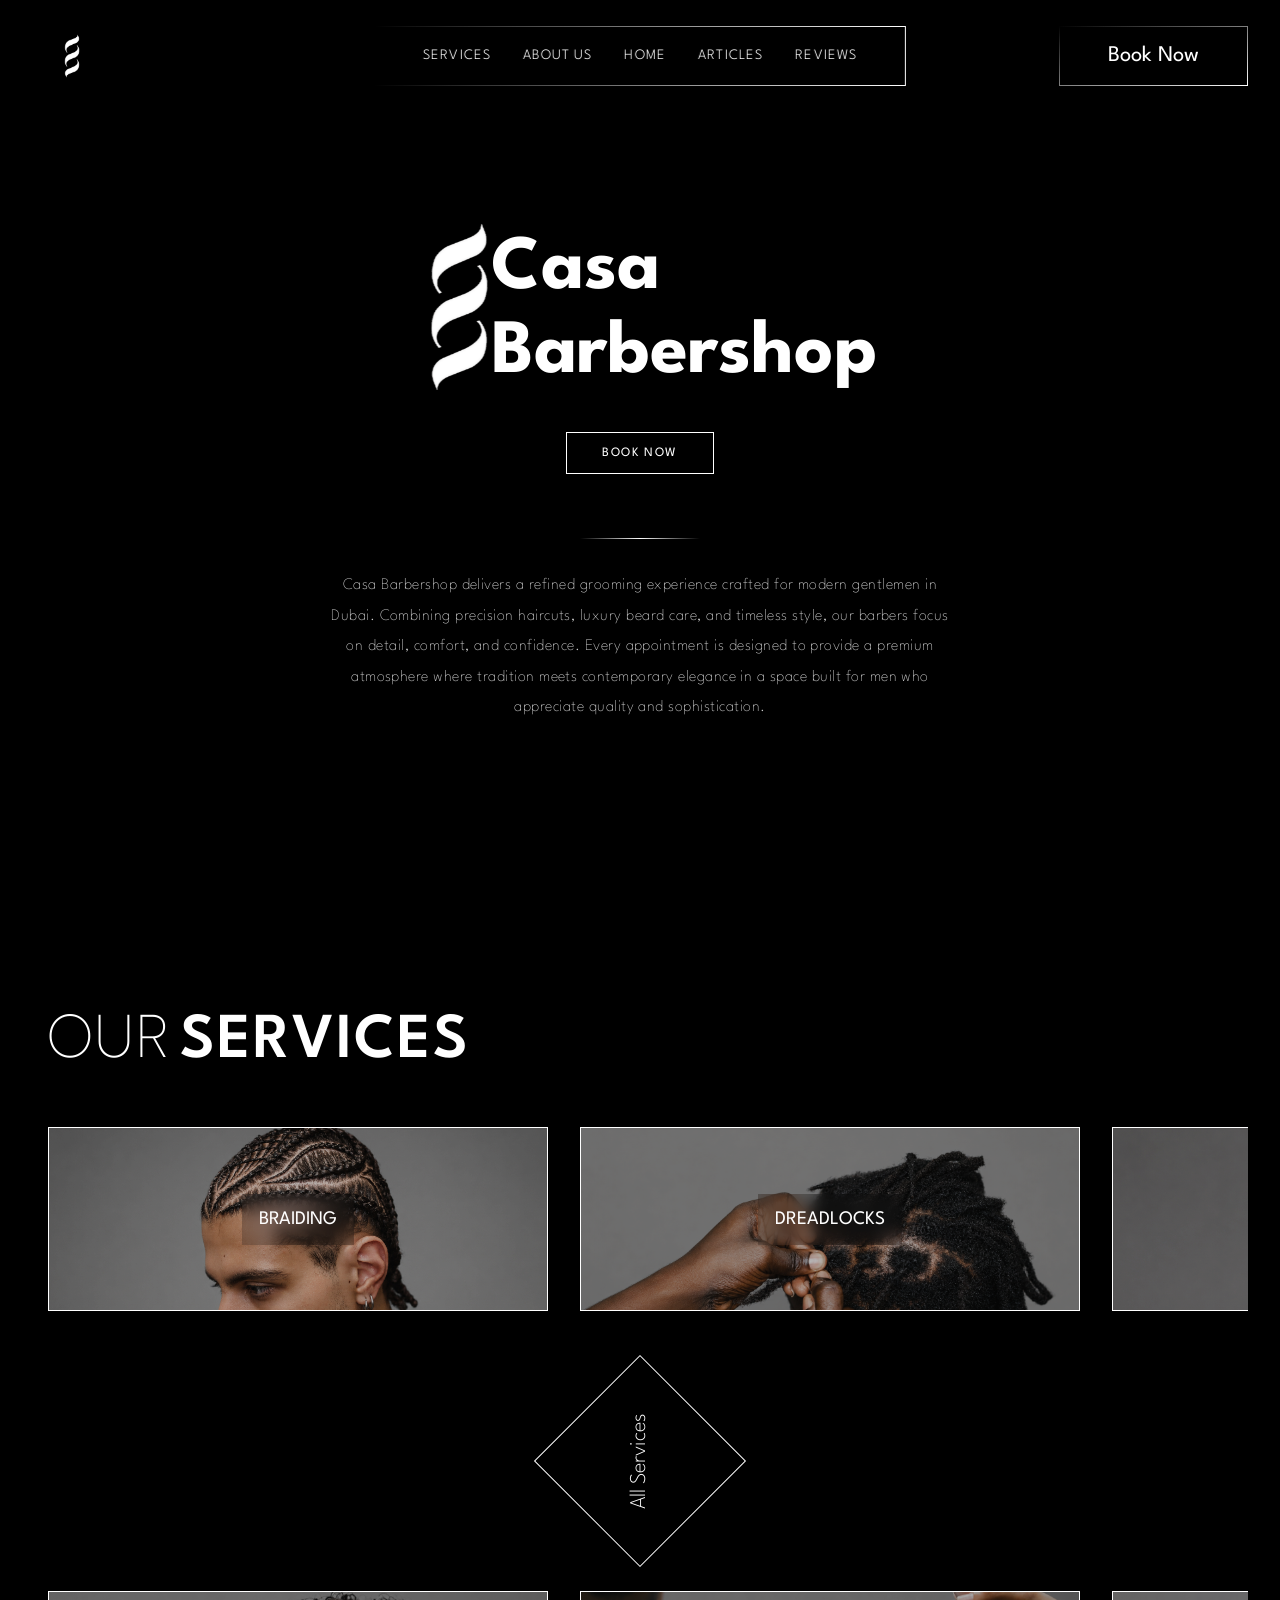
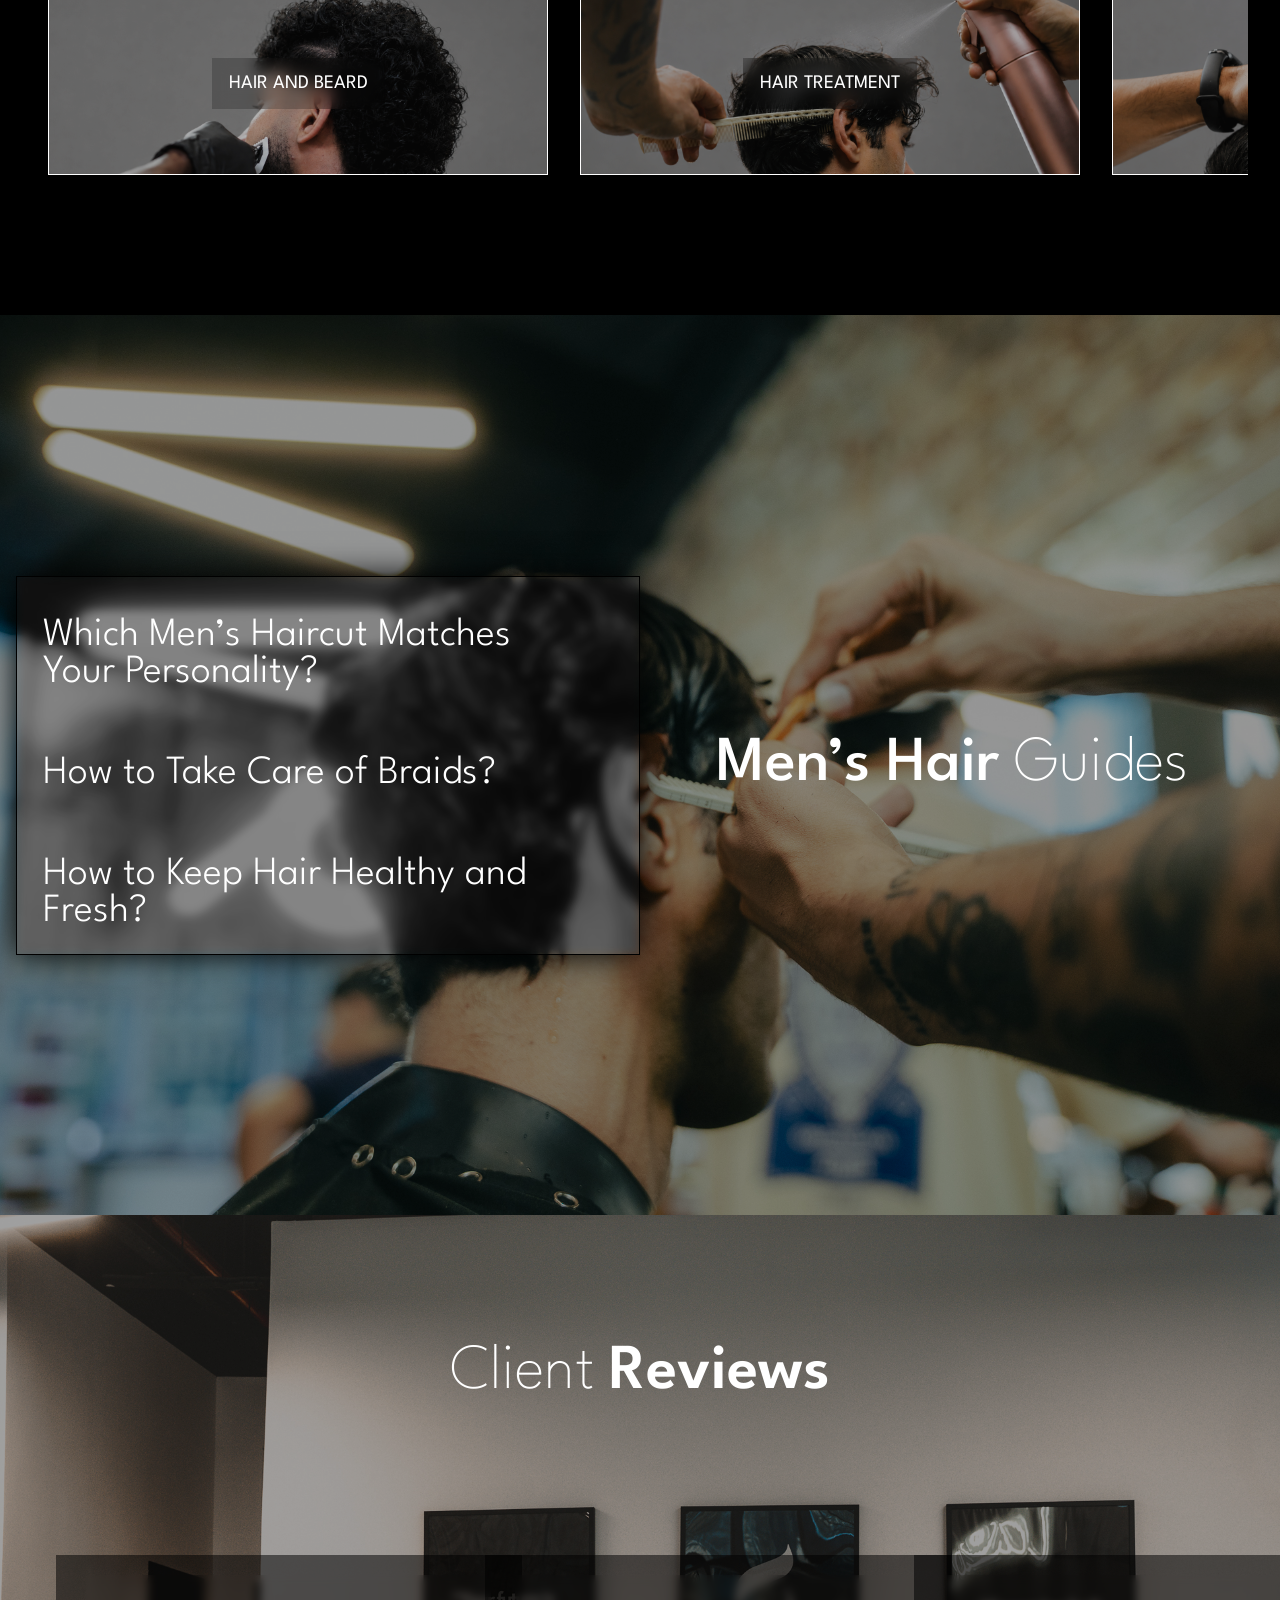
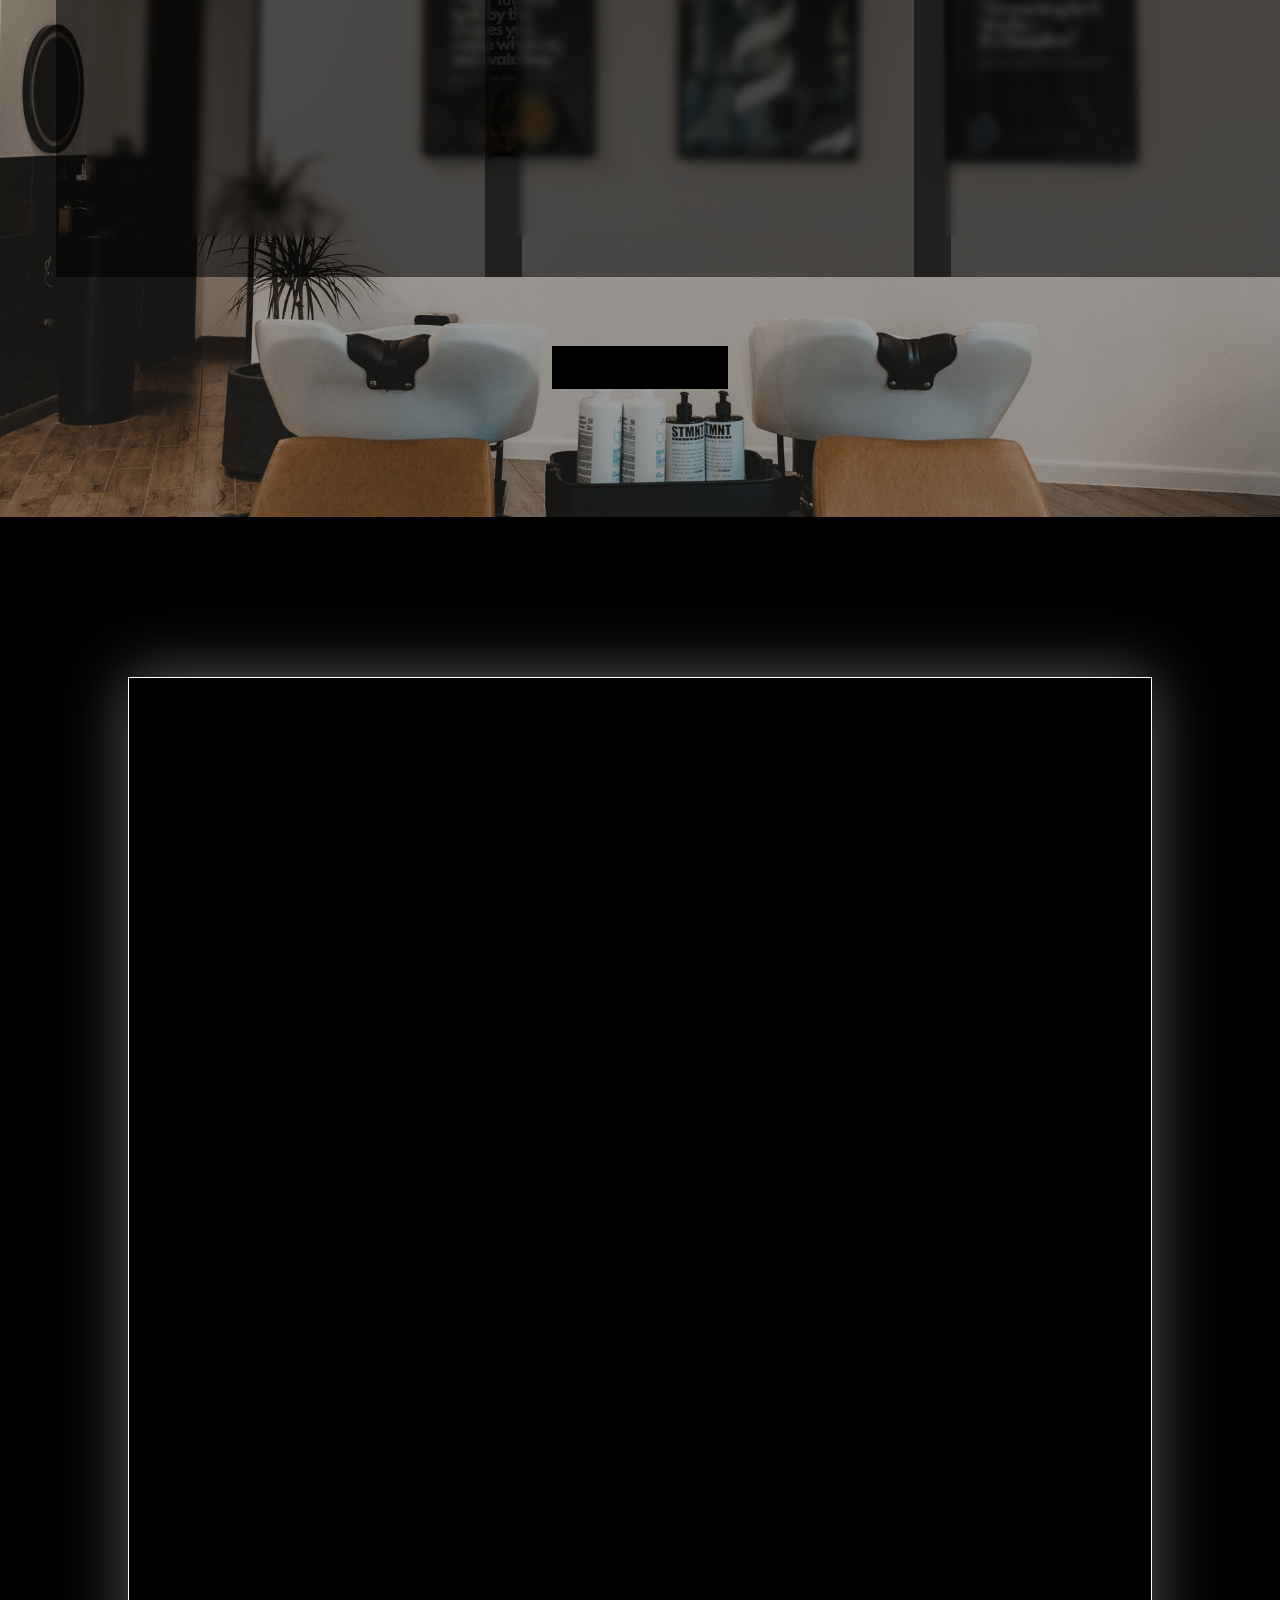
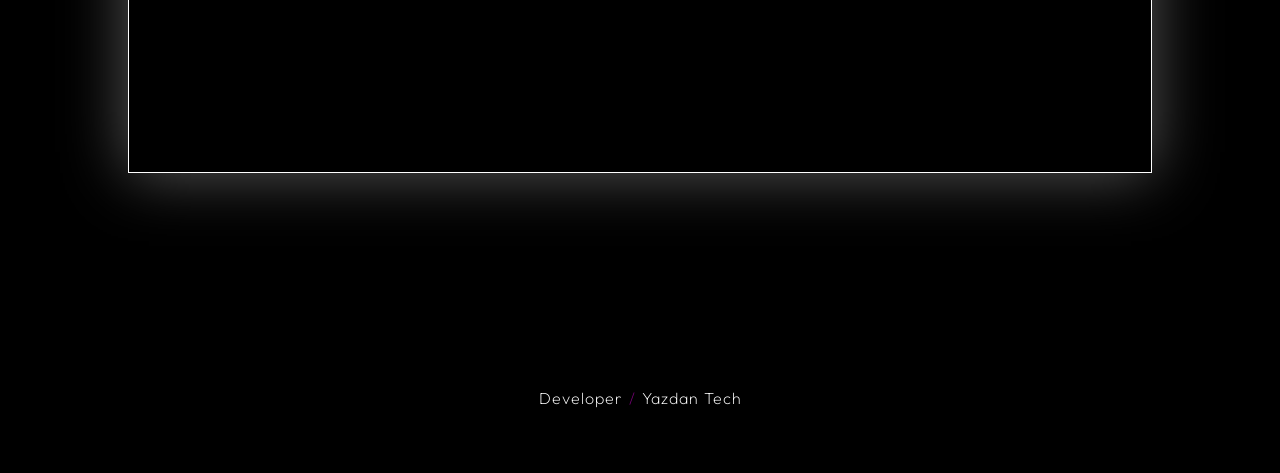
==== commit a287749f: "feat: added link for both maps, refactor: new email and domain replacement" ====
--- a/index.html
+++ b/index.html
@@ -35,18 +35,20 @@
     <meta property="og:title" content="Casa Barbershop">
     <meta property="og:description" content="Luxury barber experience in Dubai.">
     <meta property="og:image" content="assets/images/og-image.jpg">
-    <meta property="og:url" content="https://www.casa-barbershop-dubai.com">
-
-    <meta property="og:image" content="https://casa-barbershop-dubai.com/assets/images/10.jpg">
+    <meta property="og:url" content="https://www.casabarbershop.ae">
+
+    <meta property="og:image" content="https://casabarbershop.ae/assets/images/10.jpg">
     <meta property="og:image:width" content="1200">
     <meta property="og:image:height" content="630">
     <meta property="og:type" content="website">
+
+    <link rel="canonical" href="https://casabarbershop.ae/">
 
     <!-- Twitter -->
     <meta name="twitter:card" content="summary_large_image">
     <meta name="twitter:title" content="Casa Barbershop">
     <meta name="twitter:description" content="Luxury Haircare Services in Dubai.">
-    <meta name="twitter:image" content="https://casa-barbershop-dubai.com/assets/images/10.jpg">
+    <meta name="twitter:image" content="https://casabarbershop.ae/assets/images/10.jpg">
 
     <!-- Theme -->
     <meta name="theme-color" content="#000000">
@@ -83,9 +85,9 @@
         "@context": "https://schema.org",
         "@type": "Barbershop",
         "name": "Casa Barbershop Dubai",
-        "url": "https://casa-barbershop-dubai.com",
-        "logo": "https://casa-barbershop-dubai.com/assets/images/casa-logo-text.png",
-        "image": "https://casa-barbershop-dubai.com/assets/images/barbershop-interior.jpg"
+        "url": "https://casabarbershop.ae",
+        "logo": "https://casabarbershop.ae/assets/images/casa-logo-text.png",
+        "image": "https://casabarbershop.ae/assets/images/barbershop-interior.jpg"
         }
     </script>
 
@@ -123,7 +125,7 @@
                 <span></span>
             </button>
 
-            <a href="https://www.fresha.com/book-now/casa-barbershop-qumkyw0y/all-offer?share=true&pId=553228"
+            <a href="https://casabarbershop.ae/book"
                 class=" desktop-top-nav-book-btn">
                 Book Now
             </a>
@@ -152,7 +154,7 @@
             </nav>
 
             <div class="side-nav-footer">
-                <a href="https://www.fresha.com/book-now/casa-barbershop-qumkyw0y/all-offer?share=true&pId=553228"
+                <a href="https://casabarbershop.ae/book"
                     class="side-nav-button">
                     Book Now
                 </a>
@@ -191,7 +193,7 @@
                     </div>
                 </div>
                 <!-- CTA -->
-                <a href="https://www.fresha.com/book-now/casa-barbershop-qumkyw0y/all-offer?share=true&pId=553228"
+                <a href="https://casabarbershop.ae/book"
                     class="hero-button">
                     Book Now
                 </a>
@@ -520,7 +522,7 @@
                                     </div>
                                     <span>Email</span>
                                 </div>
-                                <div class="content"><a class="underline" href="mailto:contact@casa-barbershop-dubai.com">contact@casa-barbershop-dubai.com</a>
+                                <div class="content"><a class="underline" href="mailto:contact@casabarbershop.ae">contact@casabarbershop.ae</a>
                                 </div>
                             </li>
                             <li>
@@ -609,7 +611,7 @@
             <div class="modal-content">
                 <span class="close-modal" id="closeVideoBtn">&times;</span>
                 <video id="parkingVideo" controls>
-                    <source src="/assets/videos/website low quality.mp4" type="video/mp4">
+                    <source src="/assets/videos/parking-guidelines-10MB.mp4" type="video/mp4">
                 </video>
             </div>
         </div>
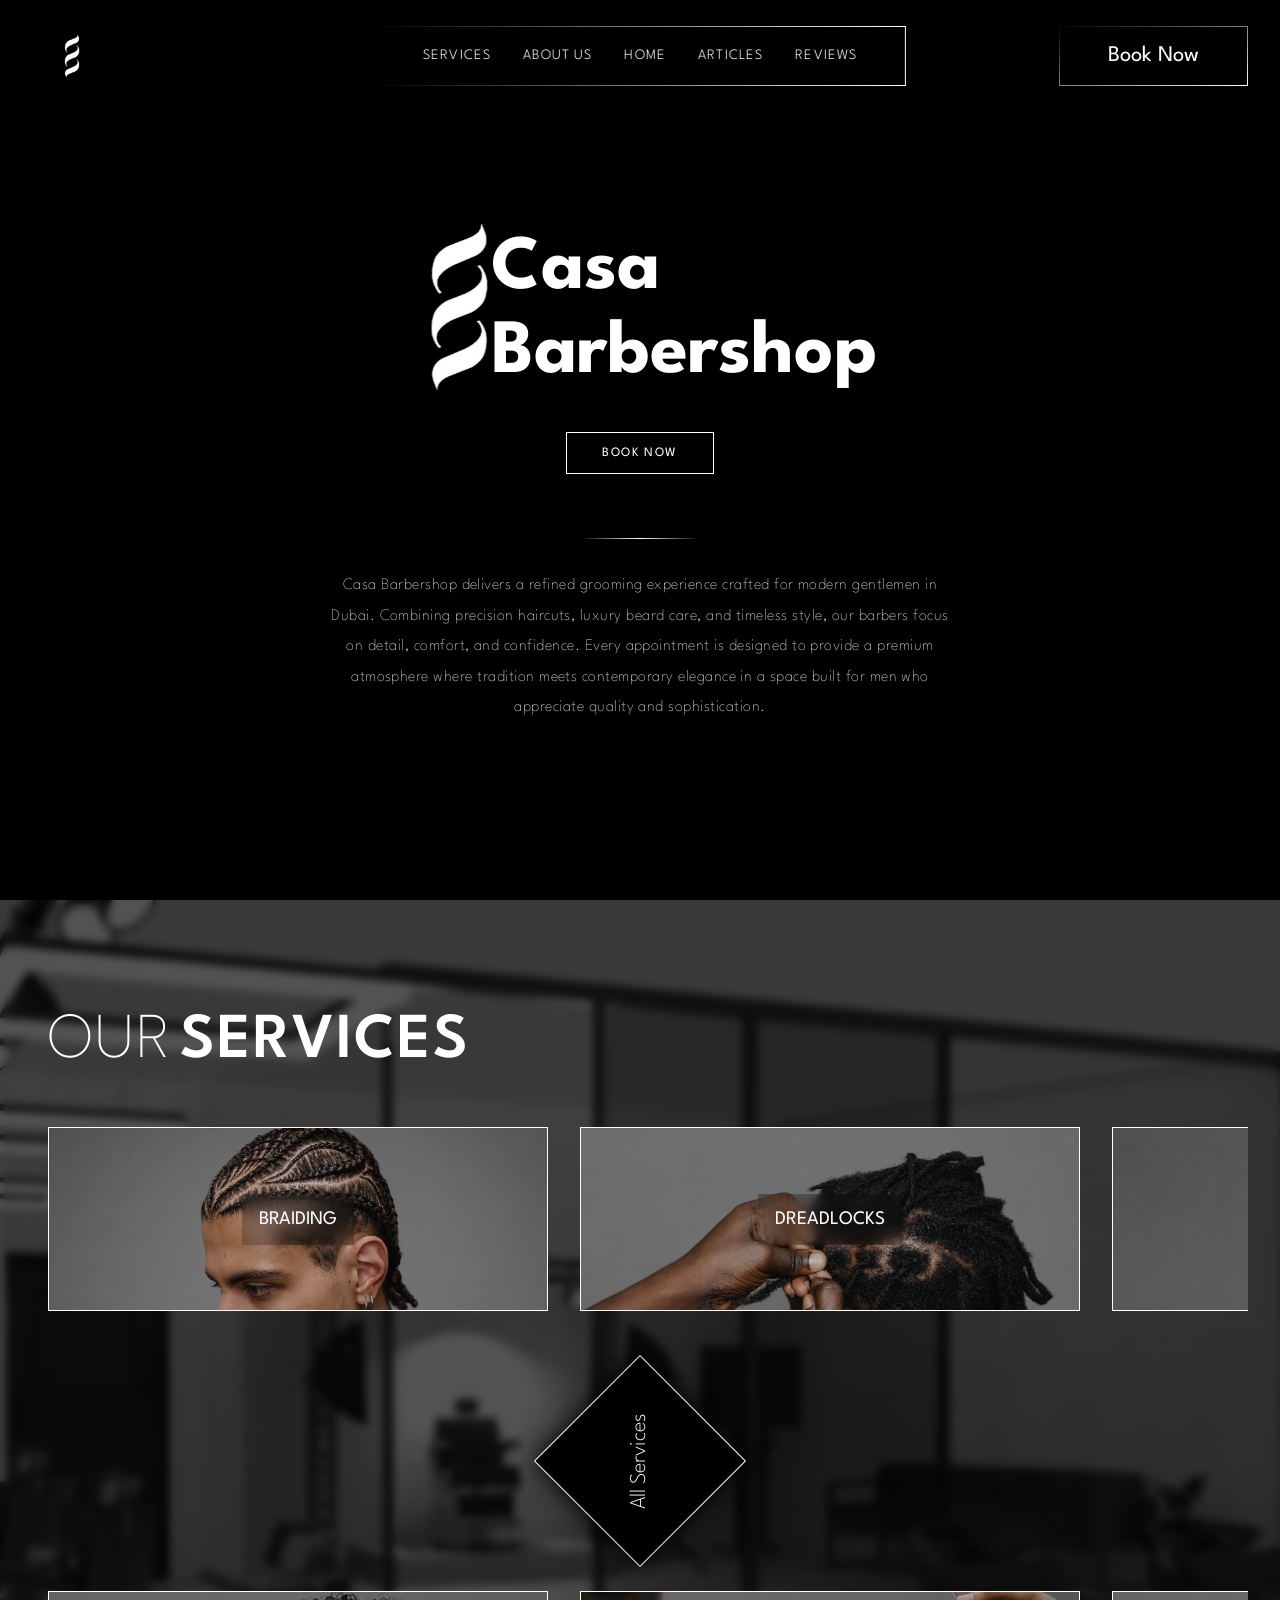
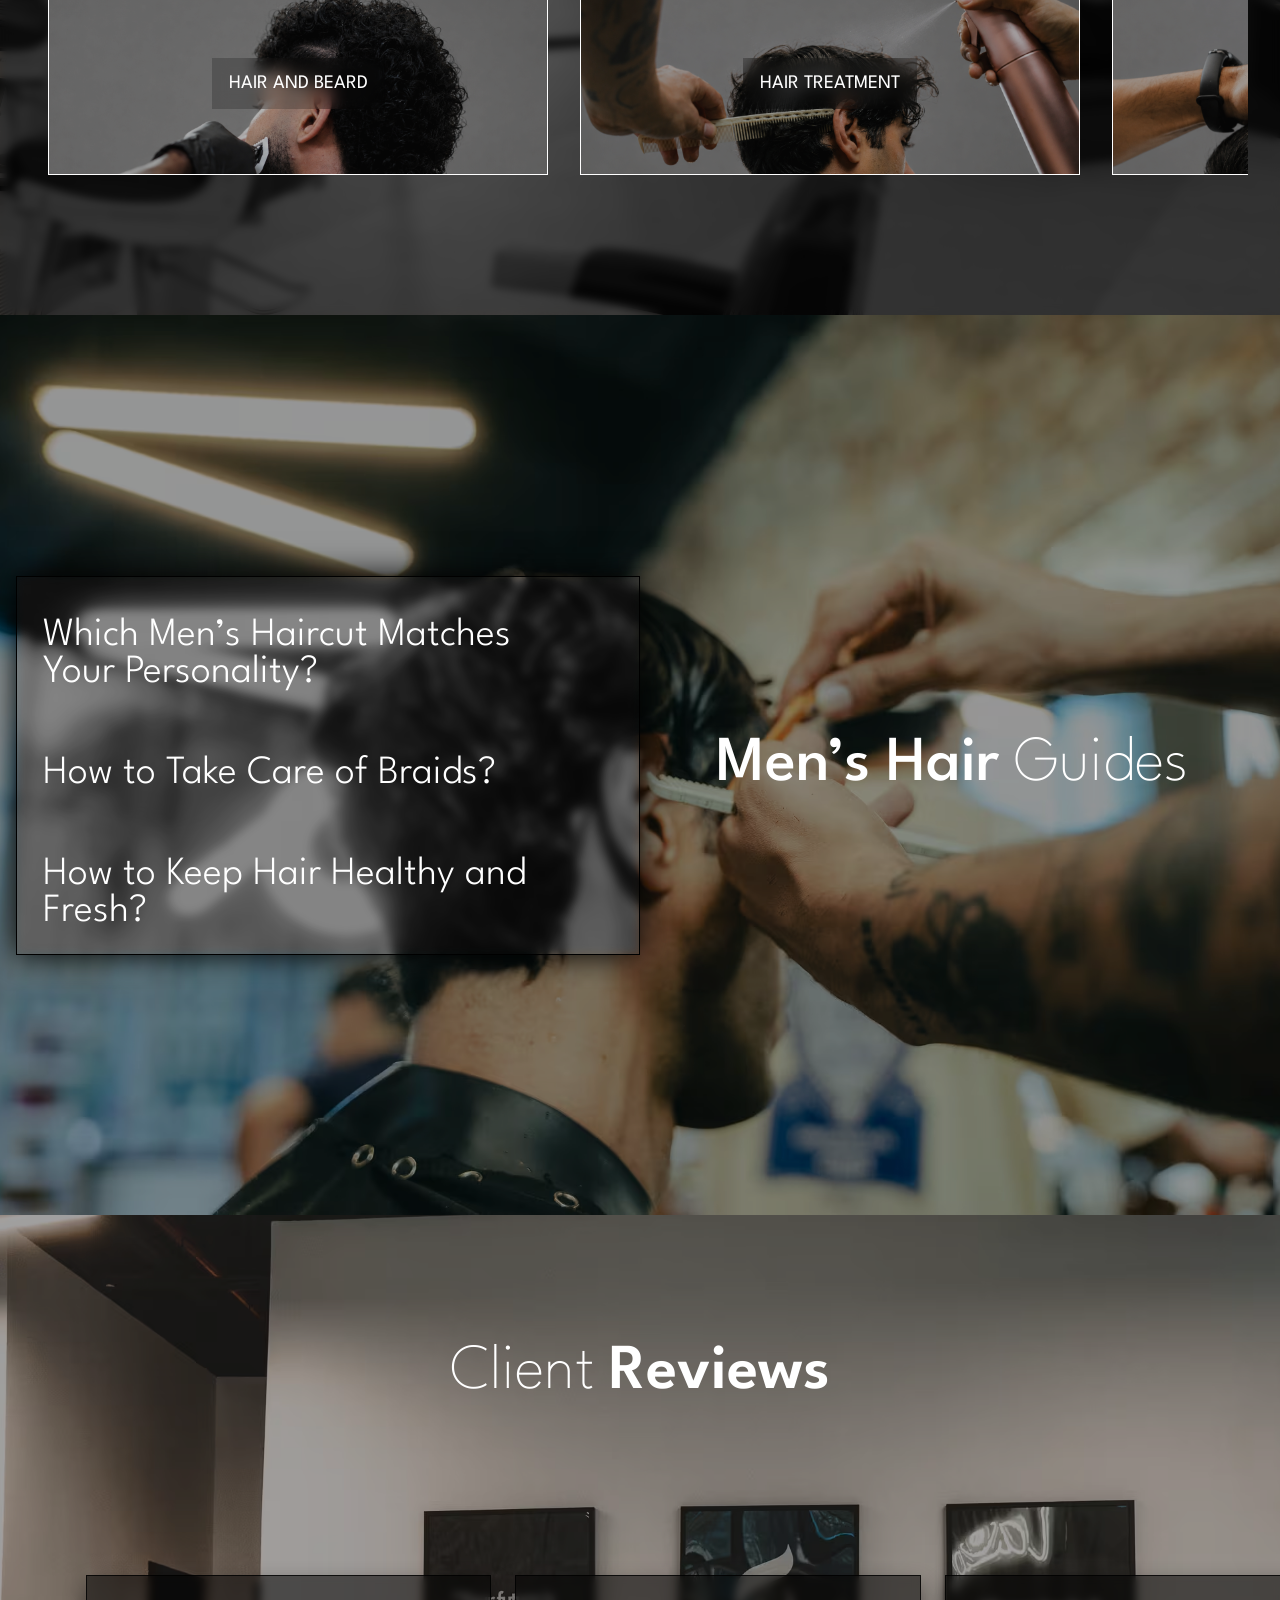
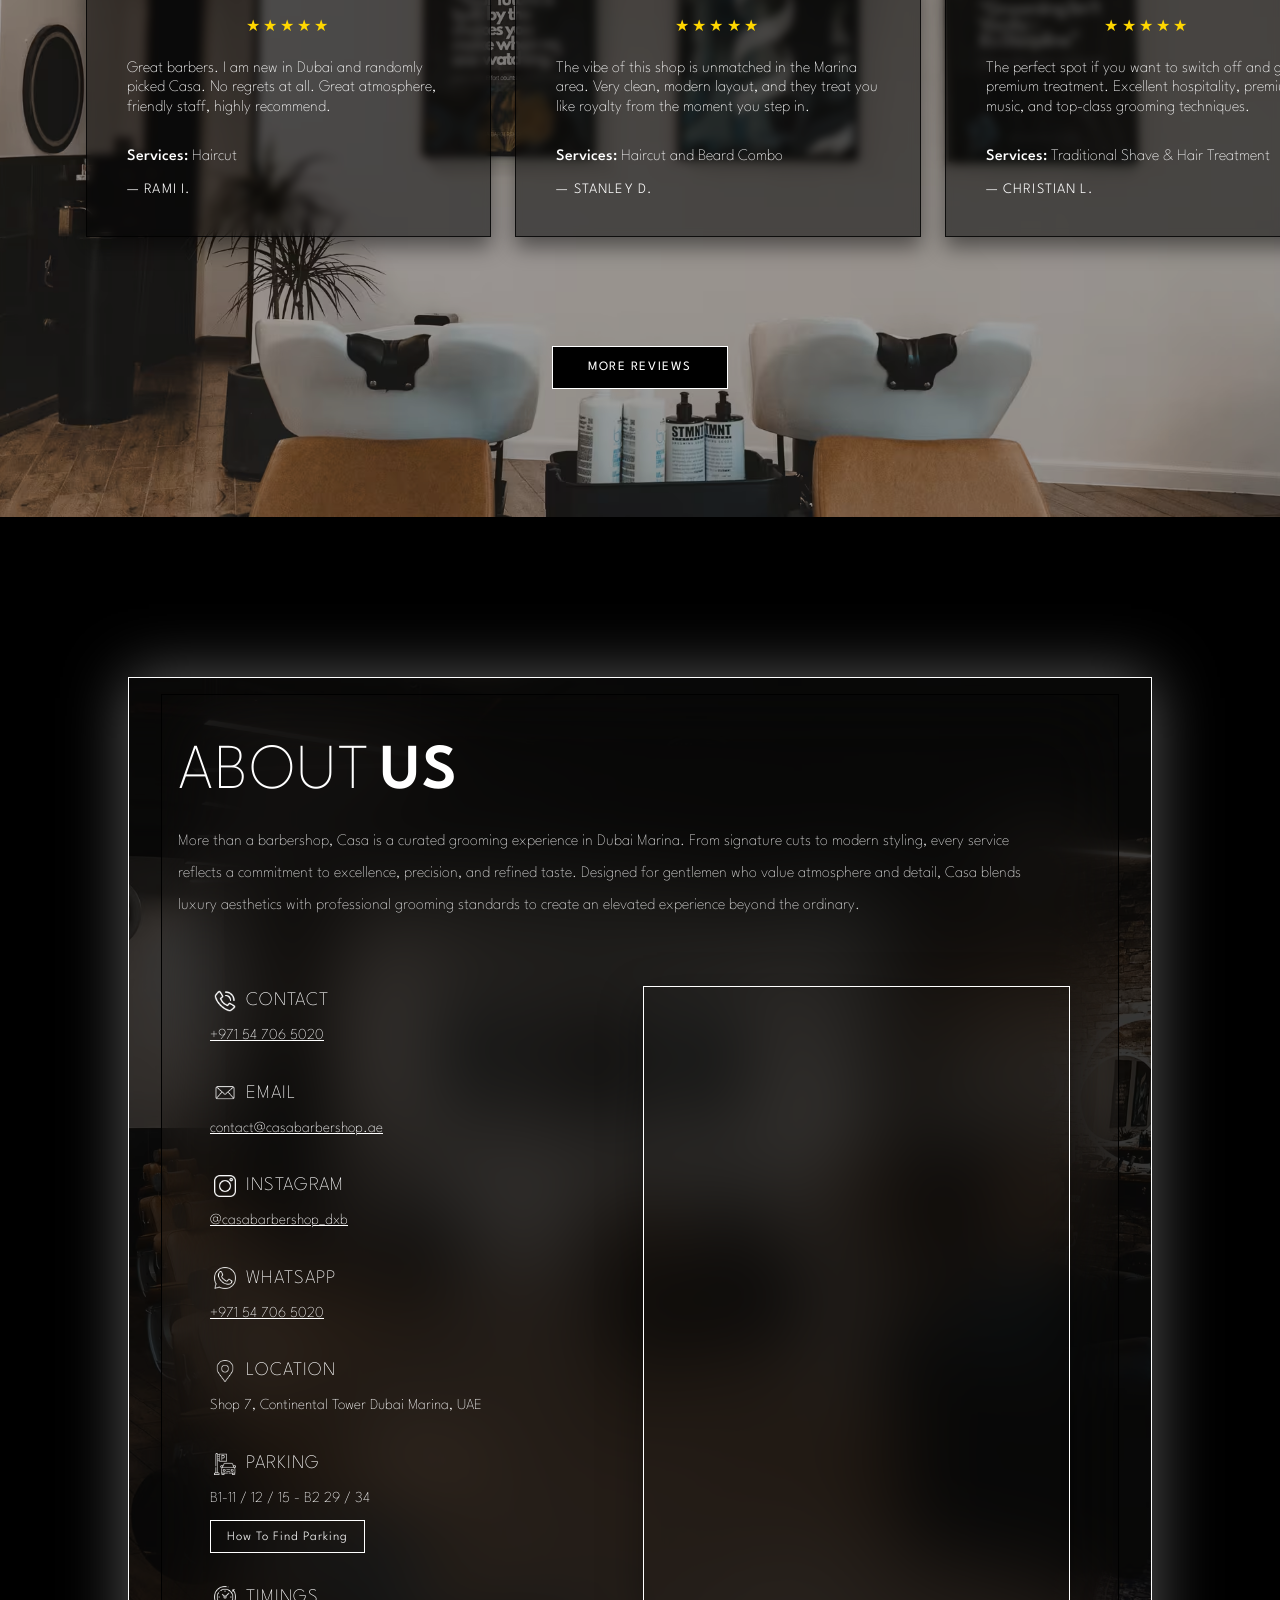
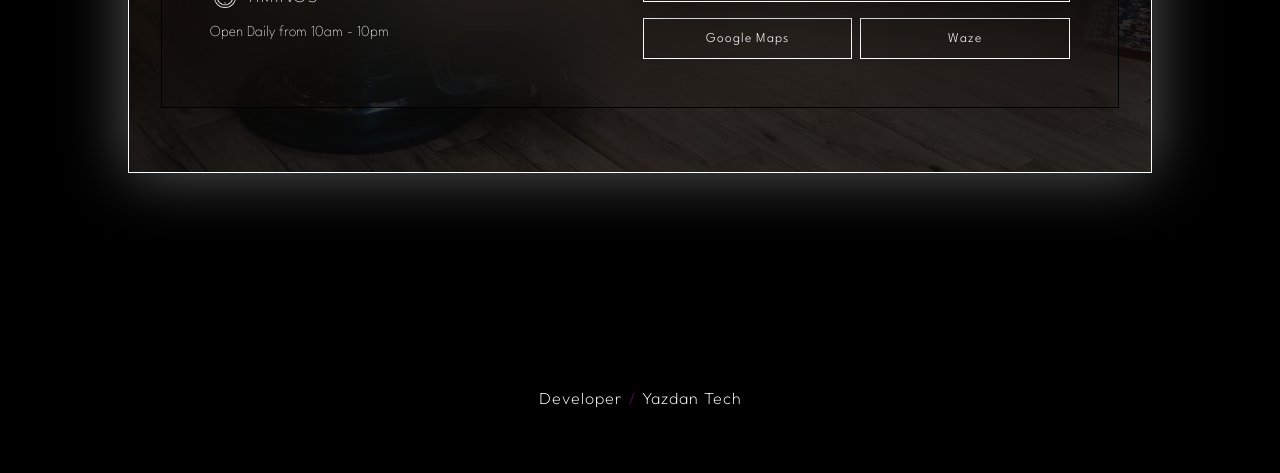
==== commit 10e36859: "fix: reduced image sized for home page, updated og images and icons for all pages" ====
--- a/index.html
+++ b/index.html
@@ -34,7 +34,7 @@
     <meta property="og:type" content="website">
     <meta property="og:title" content="Casa Barbershop">
     <meta property="og:description" content="Luxury barber experience in Dubai.">
-    <meta property="og:image" content="assets/images/og-image.jpg">
+    <meta property="og:image" content="/assets/images/og-image.avif">
     <meta property="og:url" content="https://www.casabarbershop.ae">
 
     <meta property="og:image" content="https://casabarbershop.ae/assets/images/10.jpg">
@@ -52,9 +52,6 @@
 
     <!-- Theme -->
     <meta name="theme-color" content="#000000">
-
-    <!-- Favicon -->
-    <link rel="icon" href="assets/icons/favicon.ico">
 
     <!-- Fonts -->
     <link rel="preconnect" href="https://fonts.googleapis.com">
@@ -67,7 +64,8 @@
     <link rel="preconnect" href="https://fonts.gstatic.com" crossorigin>
     <link href="https://fonts.googleapis.com/css2?family=Outfit:wght@100..900&display=swap" rel="stylesheet">
 
-    <link rel="icon" type="image/x-icon" href="/assets/images/logos/Casa Square Logo.png">
+    <link rel="icon" type="image/png" sizes="48x48"
+      href="/assets/images/logos/Casa Square Logo.png">
 
 
     <!-- Stylesheet -->
--- a/styles/services.css
+++ b/styles/services.css
@@ -52,7 +52,7 @@
     
     min-height: 100vh;
 
-    background-image: url("/assets/images/1.jpg");
+    background-image: url("/assets/images/1.avif");
     background-size: cover;
     background-position: center;
     background-repeat: no-repeat;;
--- a/styles/articles.css
+++ b/styles/articles.css
@@ -14,7 +14,7 @@
     flex-direction: column;
     align-items: center;
     justify-content: space-evenly;
-    background-image: url("/assets/images/3.jpg");
+    background-image: url("/assets/images/3.avif");
     background-size: cover;
     background-position: center;
     background-repeat: no-repeat;
--- a/styles/reviews.css
+++ b/styles/reviews.css
@@ -4,7 +4,7 @@
     position: relative;
     padding: 6rem 1.5rem;
     overflow: hidden;
-    background-image: url("/assets/images/11.jpg");
+    background-image: url("/assets/images/11.avif");
     background-size: cover;
     background-position: center;
     background-repeat: no-repeat;
--- a/styles/about.css
+++ b/styles/about.css
@@ -1,7 +1,7 @@
 .about-section {
     position: relative;
     padding: 6rem .1rem;
-    background-image: url("/assets/images/casa\ -6.jpg");
+    background-image: url("/assets/images/6.avif");
     background-size: cover;
     background-position: center;
     background-repeat: no-repeat;
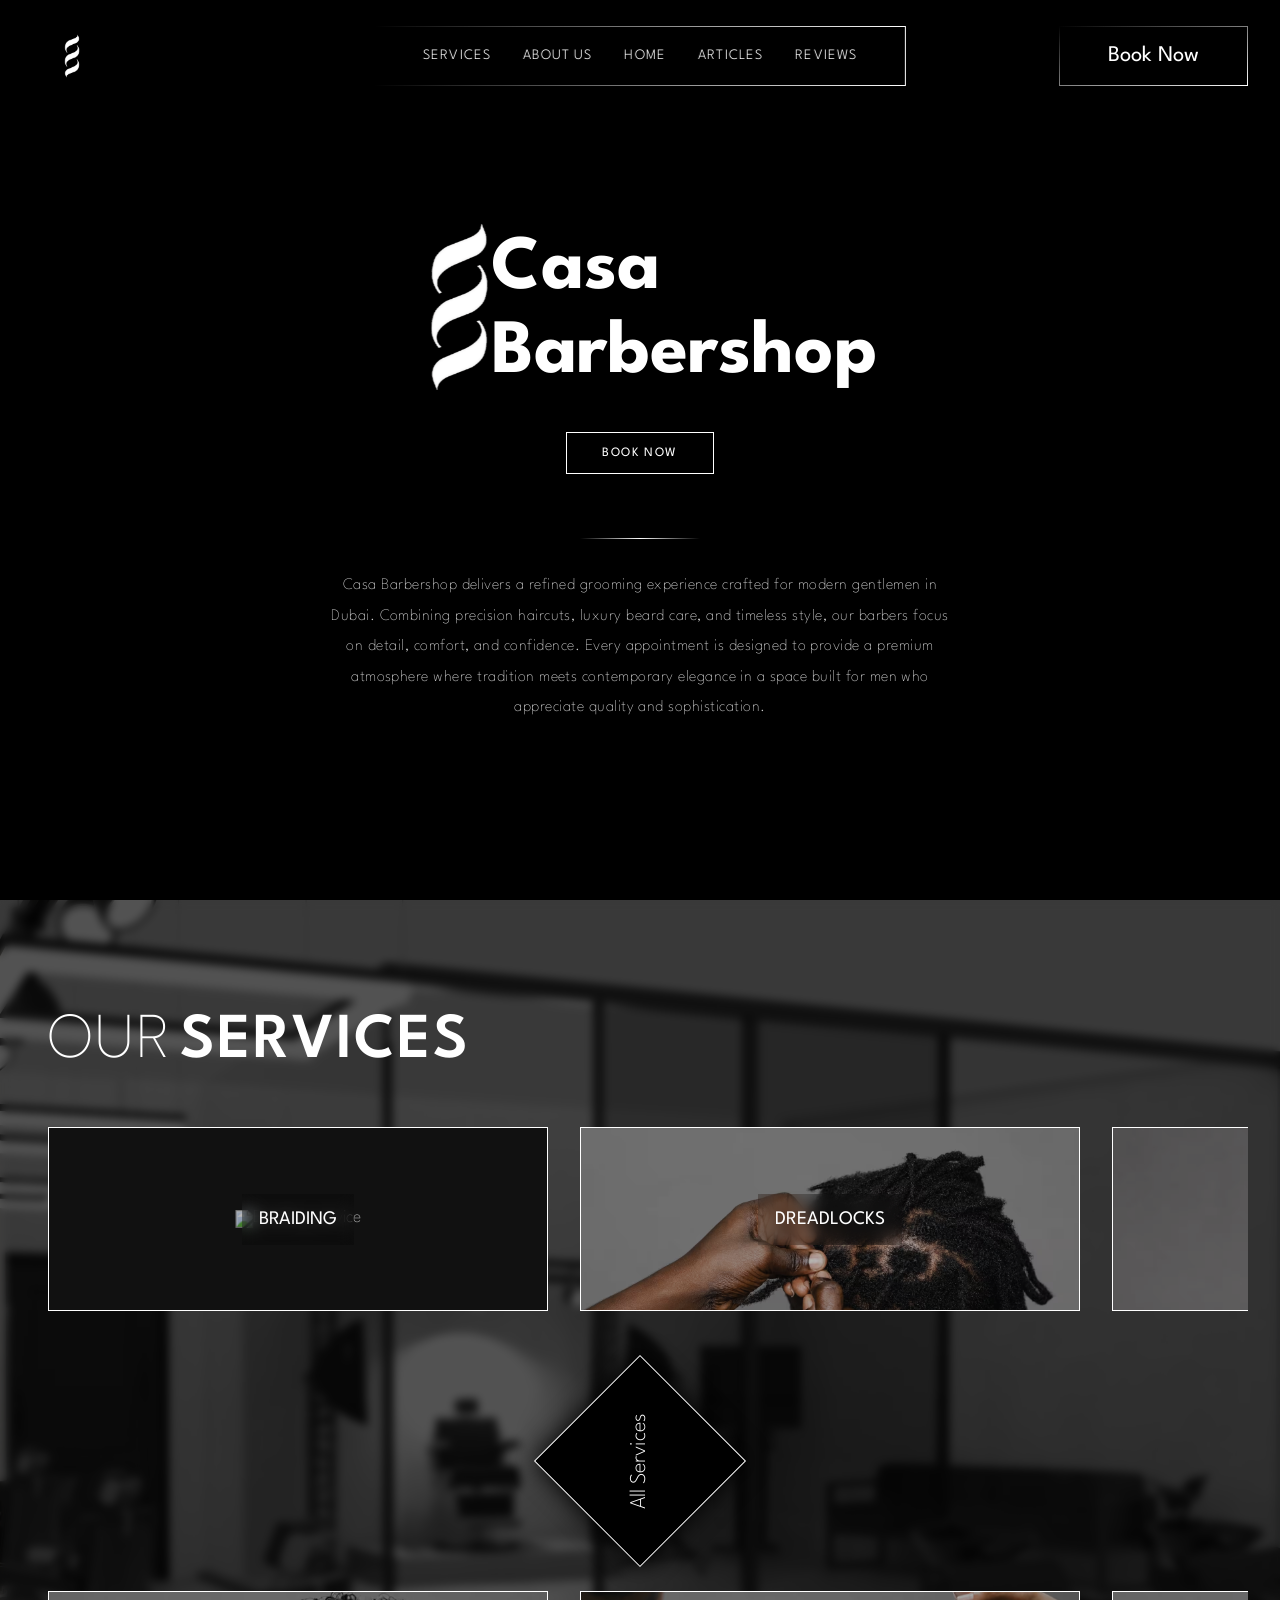
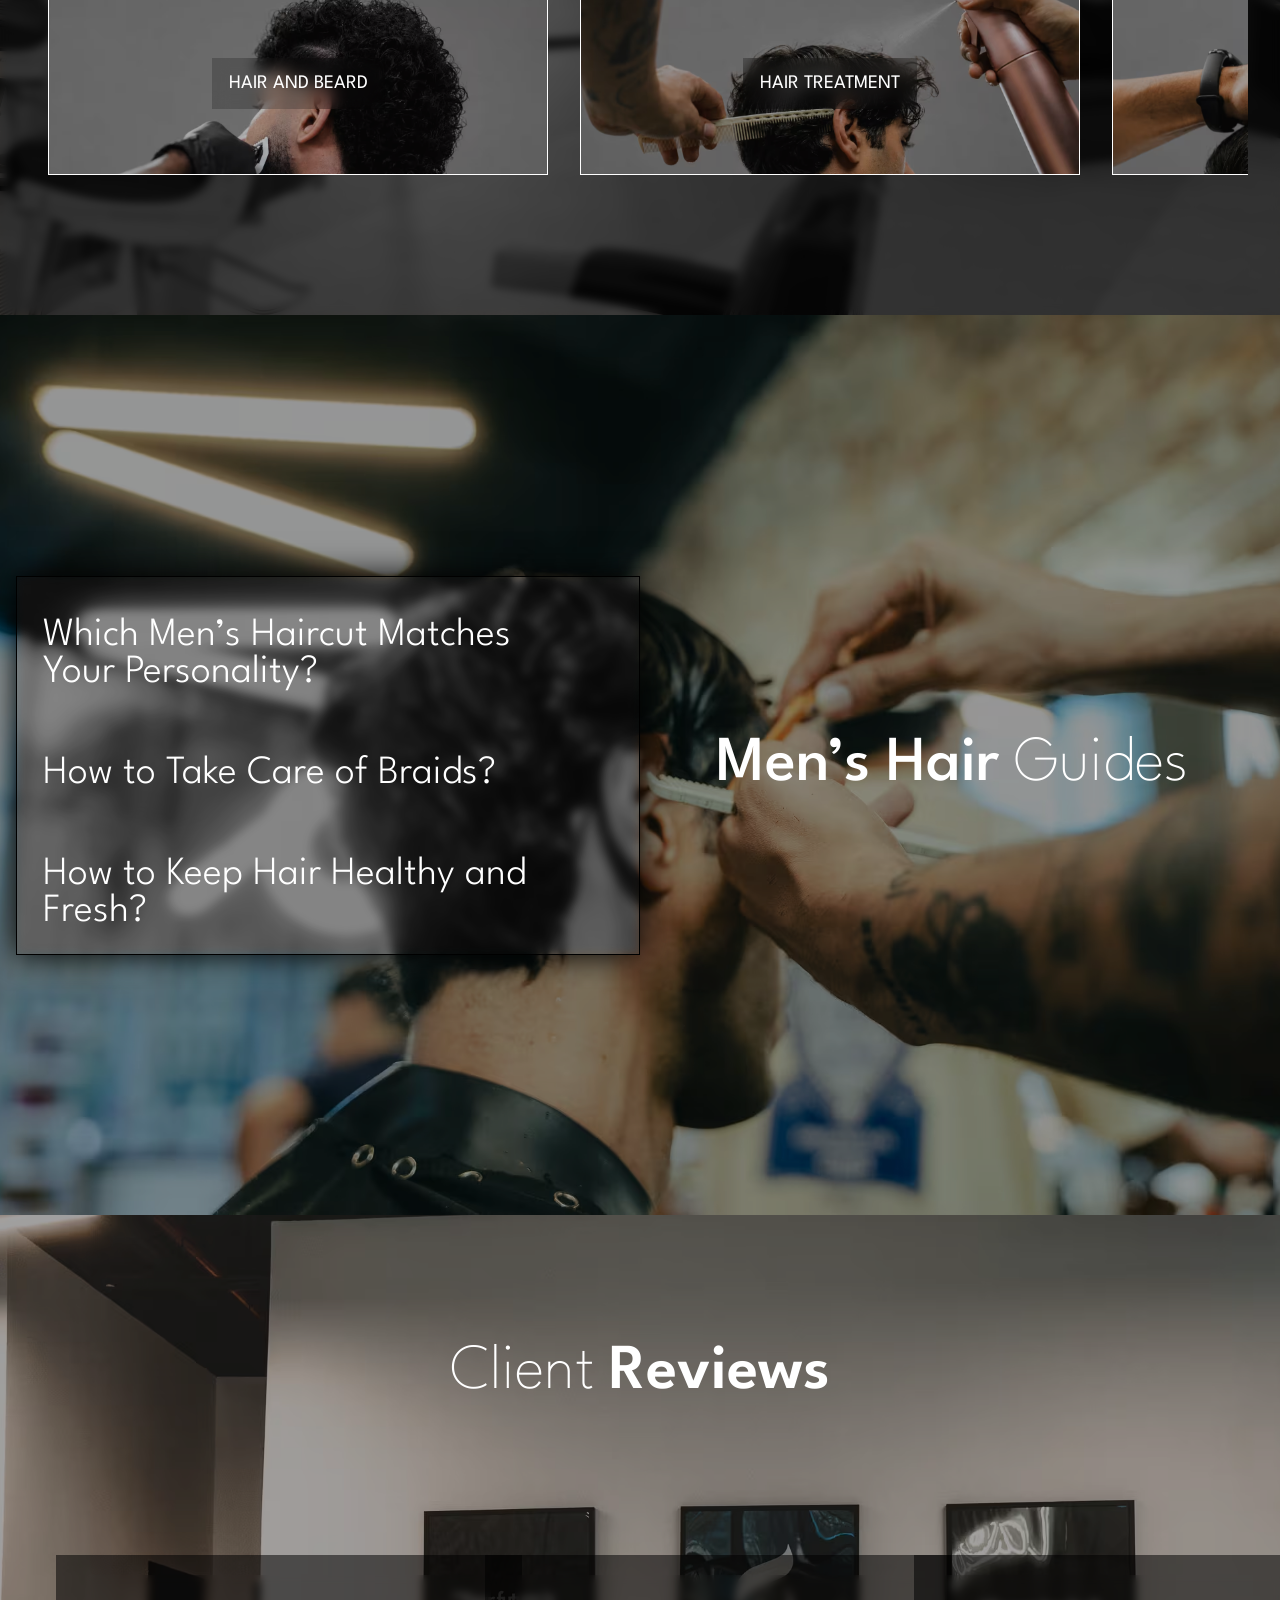
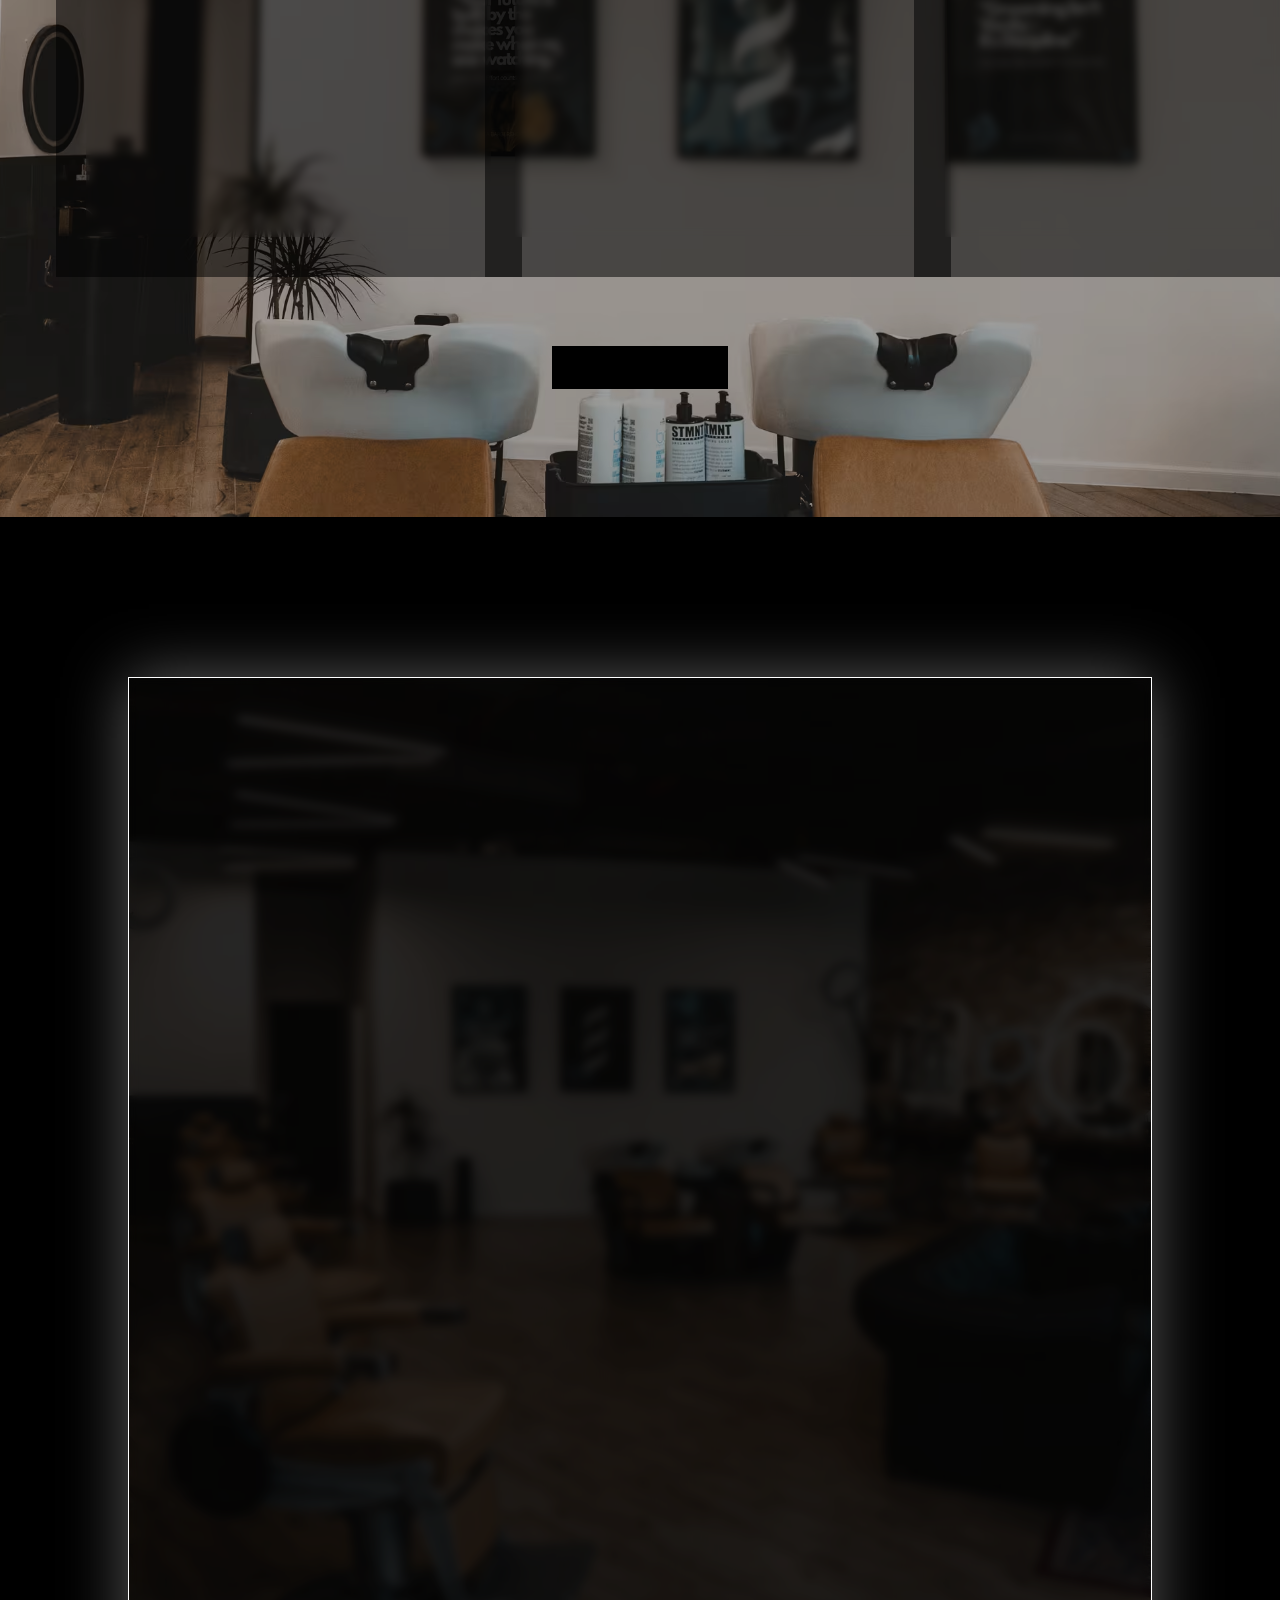
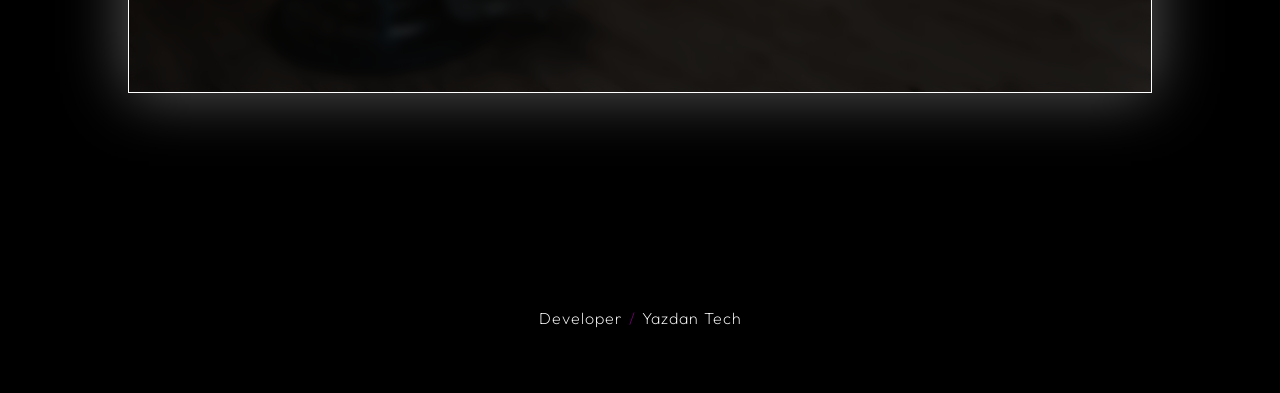
==== commit 770df4ee: "reduced image sized, replaced video with youtube, changed styling of footer, changed names of icons" ====
--- a/index.html
+++ b/index.html
@@ -65,7 +65,7 @@
     <link href="https://fonts.googleapis.com/css2?family=Outfit:wght@100..900&display=swap" rel="stylesheet">
 
     <link rel="icon" type="image/png" sizes="48x48"
-      href="/assets/images/logos/Casa Square Logo.png">
+      href="/assets/images/logos/casa-square-logo.png">
 
 
     <!-- Stylesheet -->
@@ -104,7 +104,7 @@
 
             <!-- Brand Icon -->
             <a href="/" class="brand-logo" aria-label="Casa Home">
-                <img src="/assets/images/logos/NEW CASA LOGO sgn.png" alt="Casa Barbershop Logo">
+                <img src="/assets/images/logos/square-logo-padding.png" alt="Casa Barbershop Logo">
             </a>
 
             <!-- Navigation Links -->
@@ -137,7 +137,7 @@
         <div class="side-nav-panel">
             <div class="side-nav-header">
                 <a href="/index.html#home" class="side-nav-brand">
-                    <img src="/assets/images/logos/NEW CASA LOGO - 3.PNG" alt="Casa Barbershop Logo">
+                    <img src="/assets/images/logos/full-logo-white.PNG" alt="Casa Barbershop Logo">
                 </a>
 
                 <button class="side-nav-close" id="sideNavClose">✕</button>
@@ -183,7 +183,7 @@
 
                 <div class="header-logo">
                     <div>
-                        <img src="/assets/images/logos/Casa Rectangle Logo.png" alt="Casa Barbershop in Dubai Icon"
+                        <img src="/assets/images/logos/casa-rectangle-logo.png" alt="Casa Barbershop in Dubai Icon"
                             class="hero-logo">
                     </div>
                     <div>
@@ -234,7 +234,7 @@
                     <article class="service-card">
                         <a href="https://www.fresha.com/book-now/casa-barbershop-qumkyw0y/services?lid=590977&oiid=sv%3A17670623&share=true&pId=553228"
                             class="service-link" aria-label="Book Braiding Service">
-                            <img src="/assets/images/services/braiding.jpg" alt="Braiding service"
+                            <img src="/assets/images/services/braiding.avif" alt="Braiding service"
                                 class="service-image">
                             <div class="service-overlay">
                                 <div class="service-name">
@@ -247,7 +247,7 @@
                     <article class="service-card">
                         <a href="https://www.fresha.com/book-now/casa-barbershop-qumkyw0y/services?lid=590977&oiid=sv%3A11672869&share=true&pId=553228"
                             class="service-link" aria-label="Book Dreadlocks Service">
-                            <img src="/assets/images/services/dreadlocks.png" alt="Dreadlocks service"
+                            <img src="/assets/images/services/dreadlocks.avif" alt="Dreadlocks service"
                                 class="service-image">
                             <div class="service-overlay">
                                 <div class="service-name">
@@ -260,7 +260,7 @@
                     <article class="service-card">
                         <a href="https://www.fresha.com/book-now/casa-barbershop-qumkyw0y/services?lid=590977&oiid=sv%3A17171699&share=true&pId=553228"
                             class="service-link" aria-label="Book Hair Coloring Service">
-                            <img src="/assets/images/services/hair%20coloring.jpg" alt="Hair coloring service"
+                            <img src="/assets/images/services/hair%20coloring.avif" alt="Hair coloring service"
                                 class="service-image">
                             <div class="service-overlay">
                                 <div class="service-name">
@@ -295,7 +295,7 @@
                     <article class="service-card">
                         <a href="https://www.fresha.com/book-now/casa-barbershop-qumkyw0y/services?lid=590977&oiid=sv%3A8651487&share=true&pId=553228"
                             class="service-link" aria-label="Book Hair and Beard Service">
-                            <img src="/assets/images/services/hair%20and%20beard.png"
+                            <img src="/assets/images/services/hair%20and%20beard.avif"
                                 alt="Hair and beard grooming service" class="service-image">
                             <div class="service-overlay">
                                 <div class="service-name">
@@ -308,7 +308,7 @@
                     <article class="service-card">
                         <a href="https://www.fresha.com/book-now/casa-barbershop-qumkyw0y/services?lid=590977&oiid=sv%3A11672869&share=true&pId=553228"
                             class="service-link" aria-label="Book Hair Treatment Service">
-                            <img src="/assets/images/services/hair%20treatment.png" alt="Hair treatment service"
+                            <img src="/assets/images/services/hair%20treatment.avif" alt="Hair treatment service"
                                 class="service-image">
                             <div class="service-overlay">
                                 <div class="service-name">
@@ -321,7 +321,7 @@
                     <article class="service-card">
                         <a href="https://www.fresha.com/book-now/casa-barbershop-qumkyw0y/services?lid=590977&oiid=sv%3A8636575&share=true&pId=553228"
                             class="service-link" aria-label="Book Haircut Service">
-                            <img src="/assets/images/services/haircut.png" alt="Haircut service" class="service-image">
+                            <img src="/assets/images/services/haircut.avif" alt="Haircut service" class="service-image">
                             <div class="service-overlay">
                                 <div class="service-name">
                                     <h3>Haircut</h3>
@@ -605,14 +605,20 @@
             </div>
         </section>
 
-        <div class="video-modal" id="parkingModal">
-            <div class="modal-content">
-                <span class="close-modal" id="closeVideoBtn">&times;</span>
-                <video id="parkingVideo" controls>
-                    <source src="/assets/videos/parking-guidelines-10MB.mp4" type="video/mp4">
-                </video>
+    <div class="video-modal" id="parkingModal">
+        <div class="modal-content">
+            <span class="close-modal" id="closeVideoBtn">&times;</span>
+            <div class="video-wrapper">
+                <iframe id="parkingVideo" 
+                    src="https://www.youtube.com/embed/Tn0oJpN8Gpw" 
+                    title="Parking Guide" 
+                    frameborder="0" 
+                    allow="accelerometer; autoplay; clipboard-write; encrypted-media; gyroscope; picture-in-picture; web-share" 
+                    allowfullscreen>
+                </iframe>
             </div>
         </div>
+    </div>
     </main>
 
     <!-- credit and copryright badge. - do not remove without explicit permission from developer.  -->
--- a/styles/home.css
+++ b/styles/home.css
@@ -429,4 +429,16 @@
         background-color: rgba(0, 0, 0, 0.521);
         box-shadow: 0px 0px 25px rgba(0, 0, 0, 0.678);
     }
+}
+
+.video-wrapper {
+    position: relative;
+    width: 100%;
+    padding-bottom: 56.25%; /* 16:9 */
+}
+.video-wrapper iframe {
+    position: absolute;
+    top: 0; left: 0;
+    width: 100%;
+    height: 100%;
 }
--- a/styles/about.css
+++ b/styles/about.css
@@ -1,8 +1,8 @@
 .about-section {
     position: relative;
-    padding: 6rem .1rem;
     background-image: url("/assets/images/6.avif");
     background-size: cover;
+    padding: 10rem;
     background-position: center;
     background-repeat: no-repeat;
     display: flex;
@@ -21,9 +21,9 @@
     z-index: 2;
     width: 100%;
     max-width: 1400px;
-    backdrop-filter: blur(40px);
+    backdrop-filter: blur(5px);
     padding: 1rem;
-    background-color: transparent;
+    background-color: rgba(0, 0, 0, 0.295);
     border: 1px solid var(--color-black);
     flex-direction: column;
     display: flex;
@@ -261,8 +261,7 @@
         border: 1px solid var(--color-white);
         margin: 10rem auto;
         box-shadow: 0px 0px 60px rgba(156, 156, 156, 0.575);
-        padding: 4rem 2rem;
-        padding-top: 1rem;
+        padding: 0;
     }
 
     .about-content {
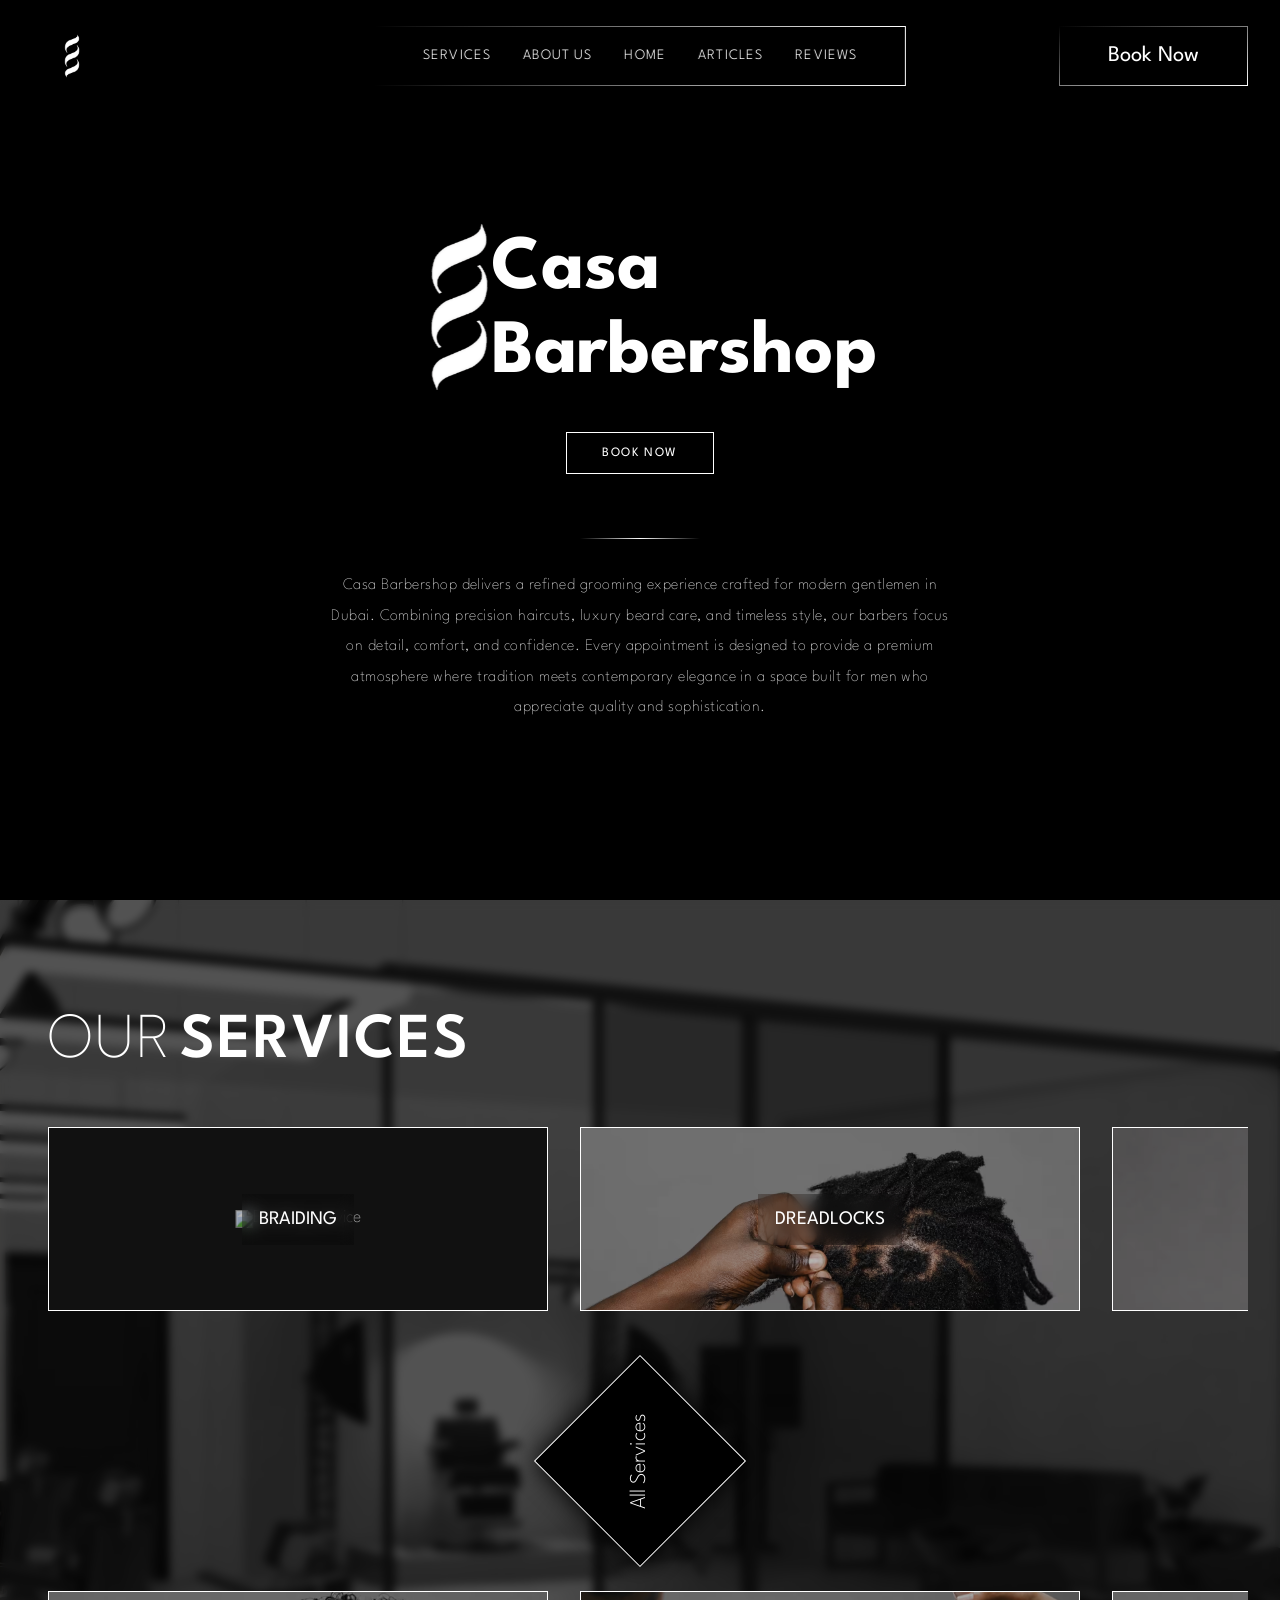
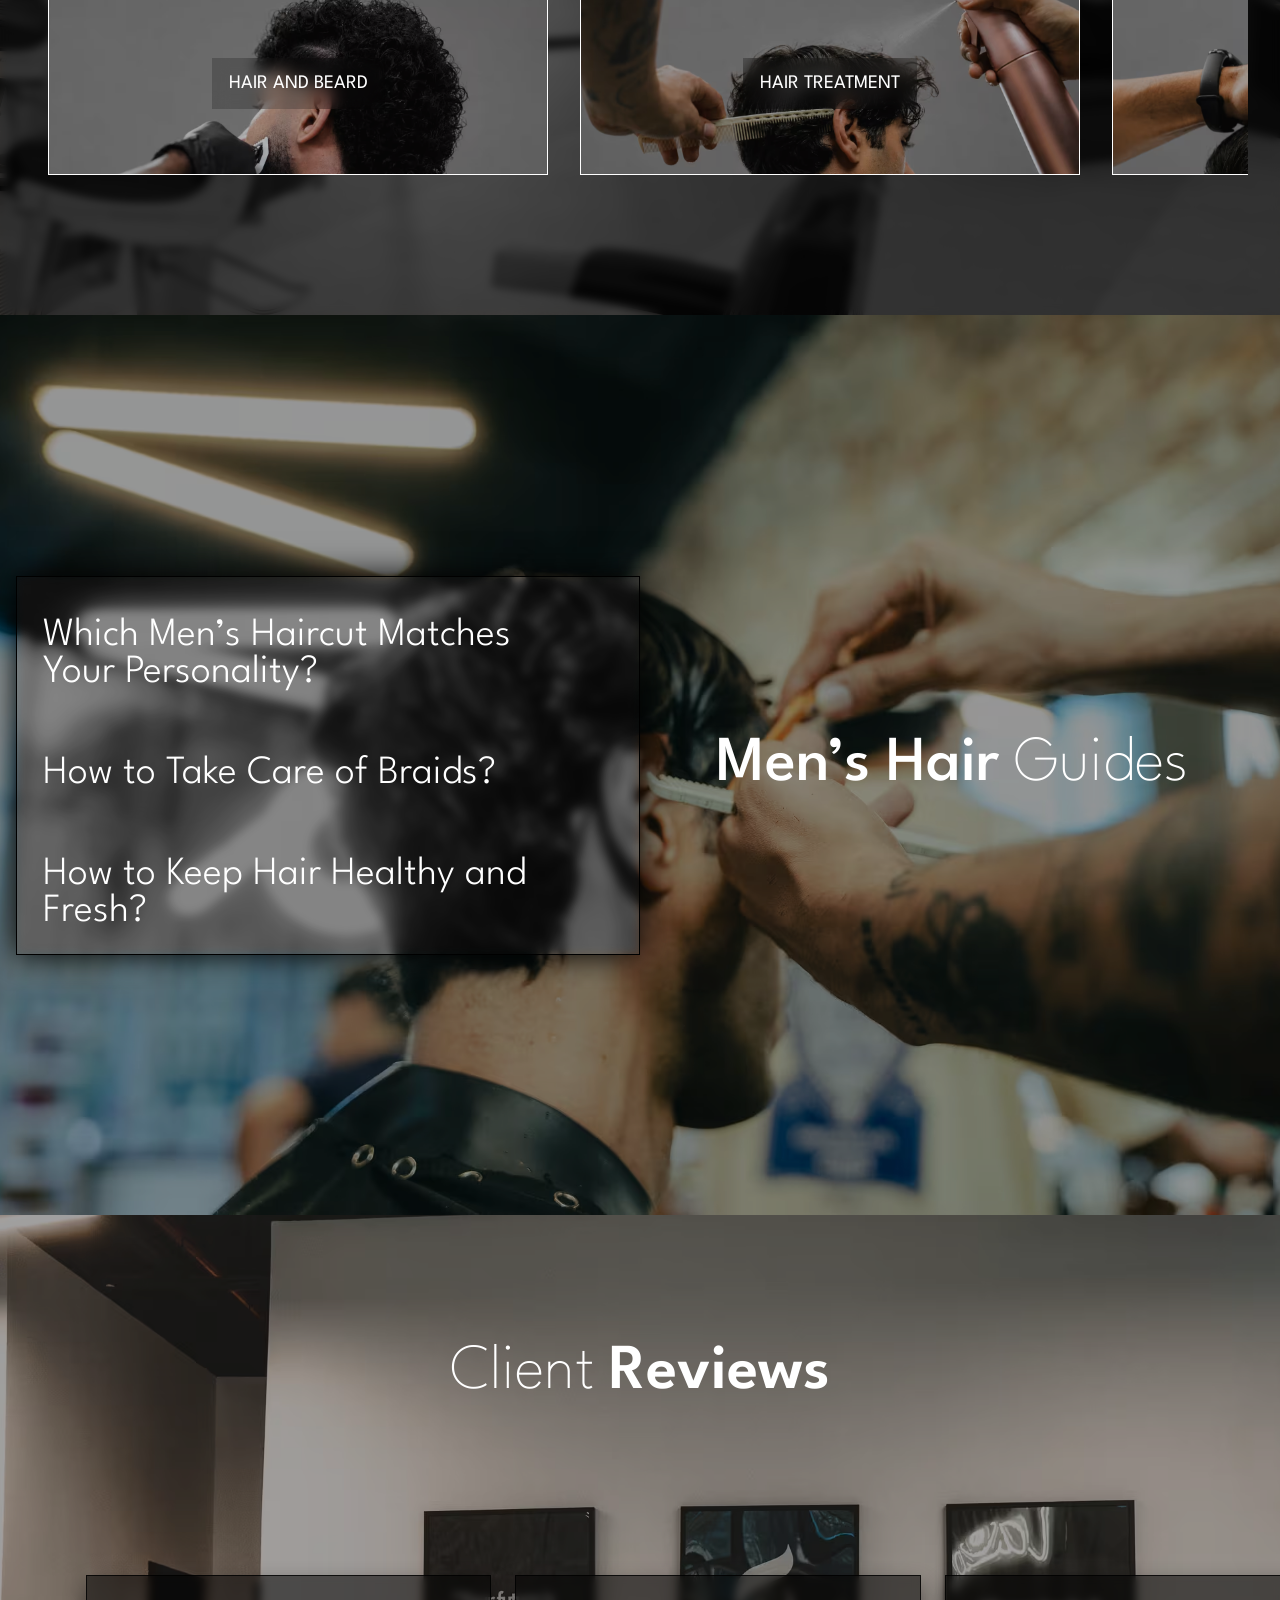
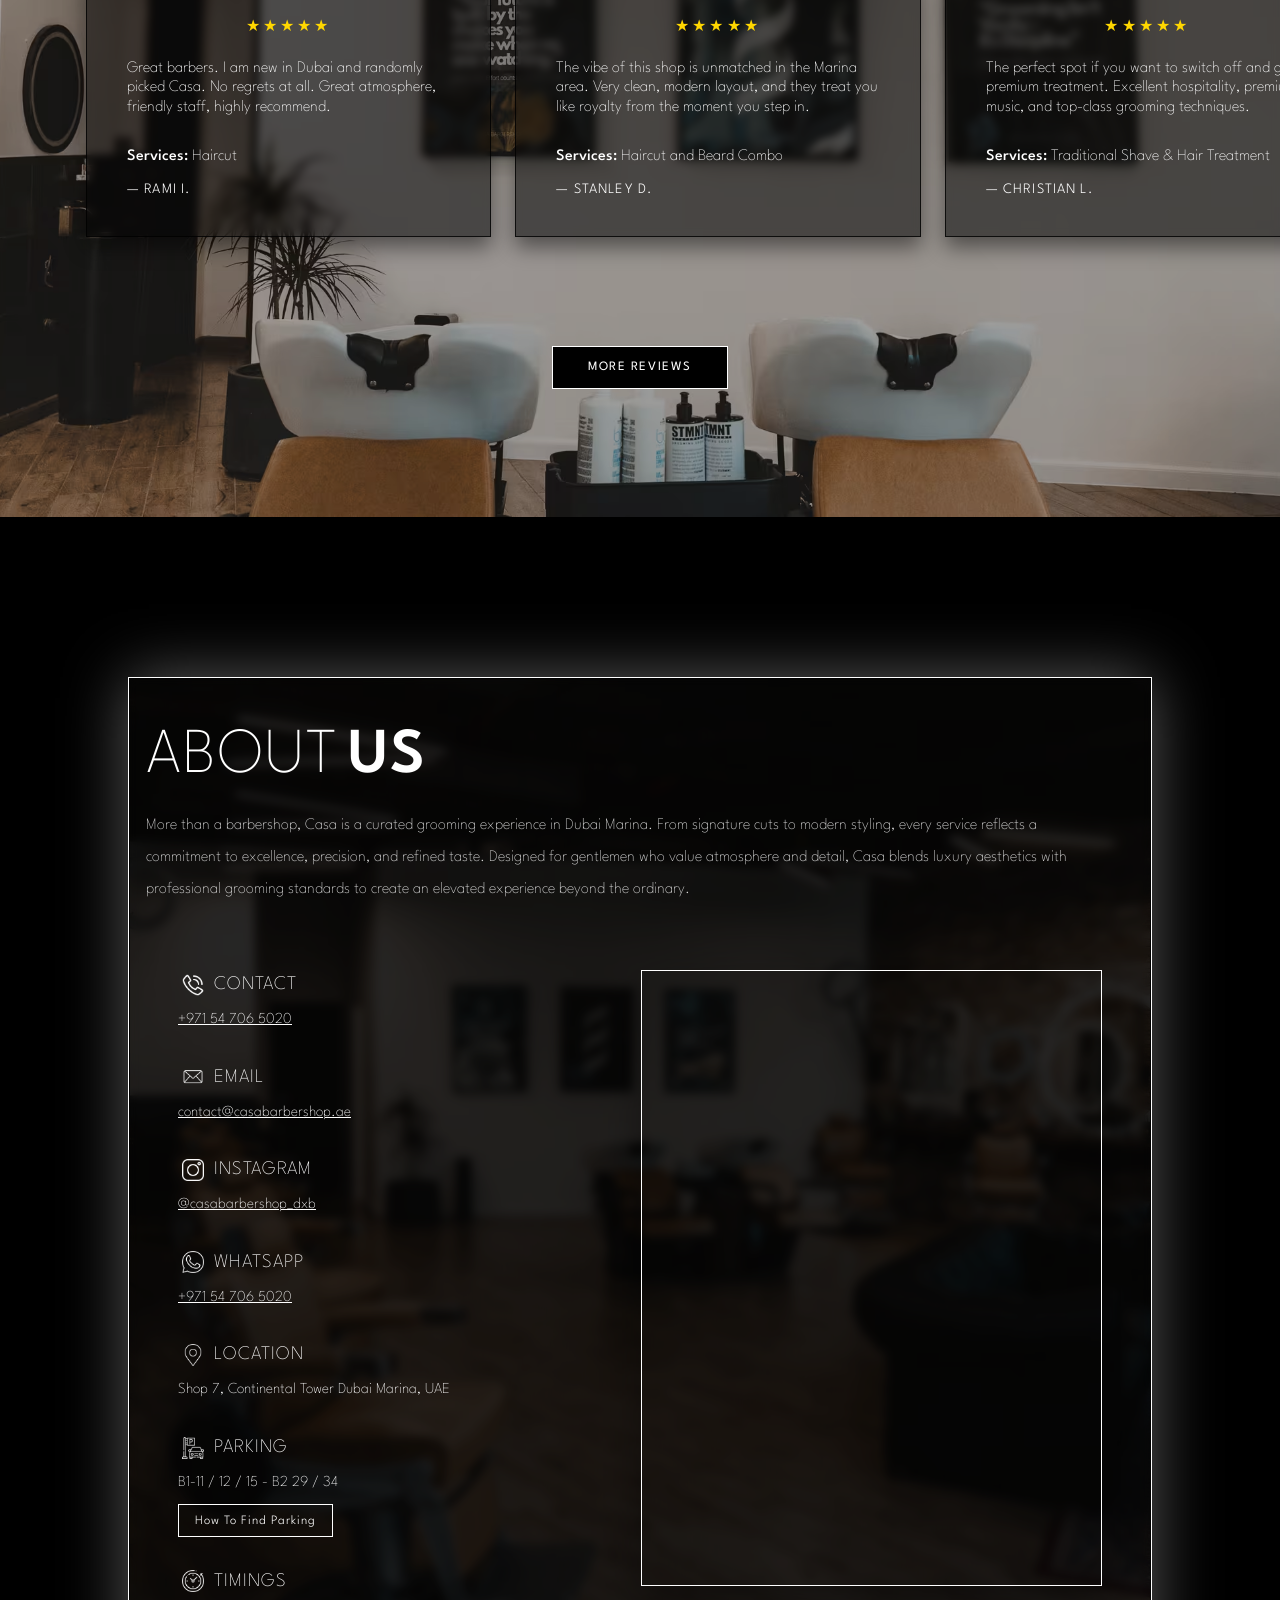
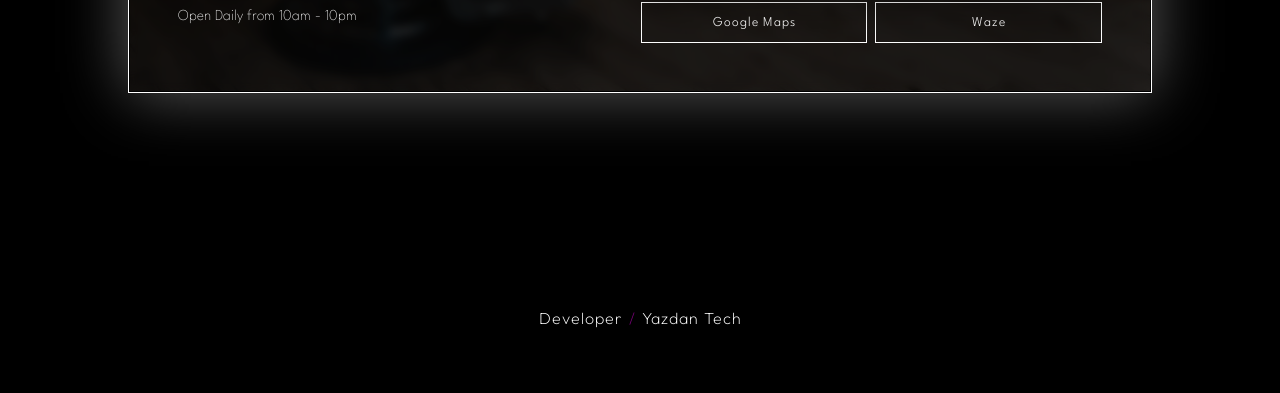
==== commit a3f9930a: "fix: icon in the head, feat: todo list after audit" ====
--- a/index.html
+++ b/index.html
@@ -50,6 +50,9 @@
     <meta name="twitter:description" content="Luxury Haircare Services in Dubai.">
     <meta name="twitter:image" content="https://casabarbershop.ae/assets/images/10.jpg">
 
+    <link rel="icon" type="image/png" sizes="48x48" href="/assets/images/logos/casa-square-logo.png">
+    <link rel="apple-touch-icon" href="/assets/images/logos/casa-square-logo.png">
+
     <!-- Theme -->
     <meta name="theme-color" content="#000000">
 
@@ -63,9 +66,6 @@
     <link rel="preconnect" href="https://fonts.googleapis.com">
     <link rel="preconnect" href="https://fonts.gstatic.com" crossorigin>
     <link href="https://fonts.googleapis.com/css2?family=Outfit:wght@100..900&display=swap" rel="stylesheet">
-
-    <link rel="icon" type="image/png" sizes="48x48"
-      href="/assets/images/logos/casa-square-logo.png">
 
 
     <!-- Stylesheet -->
